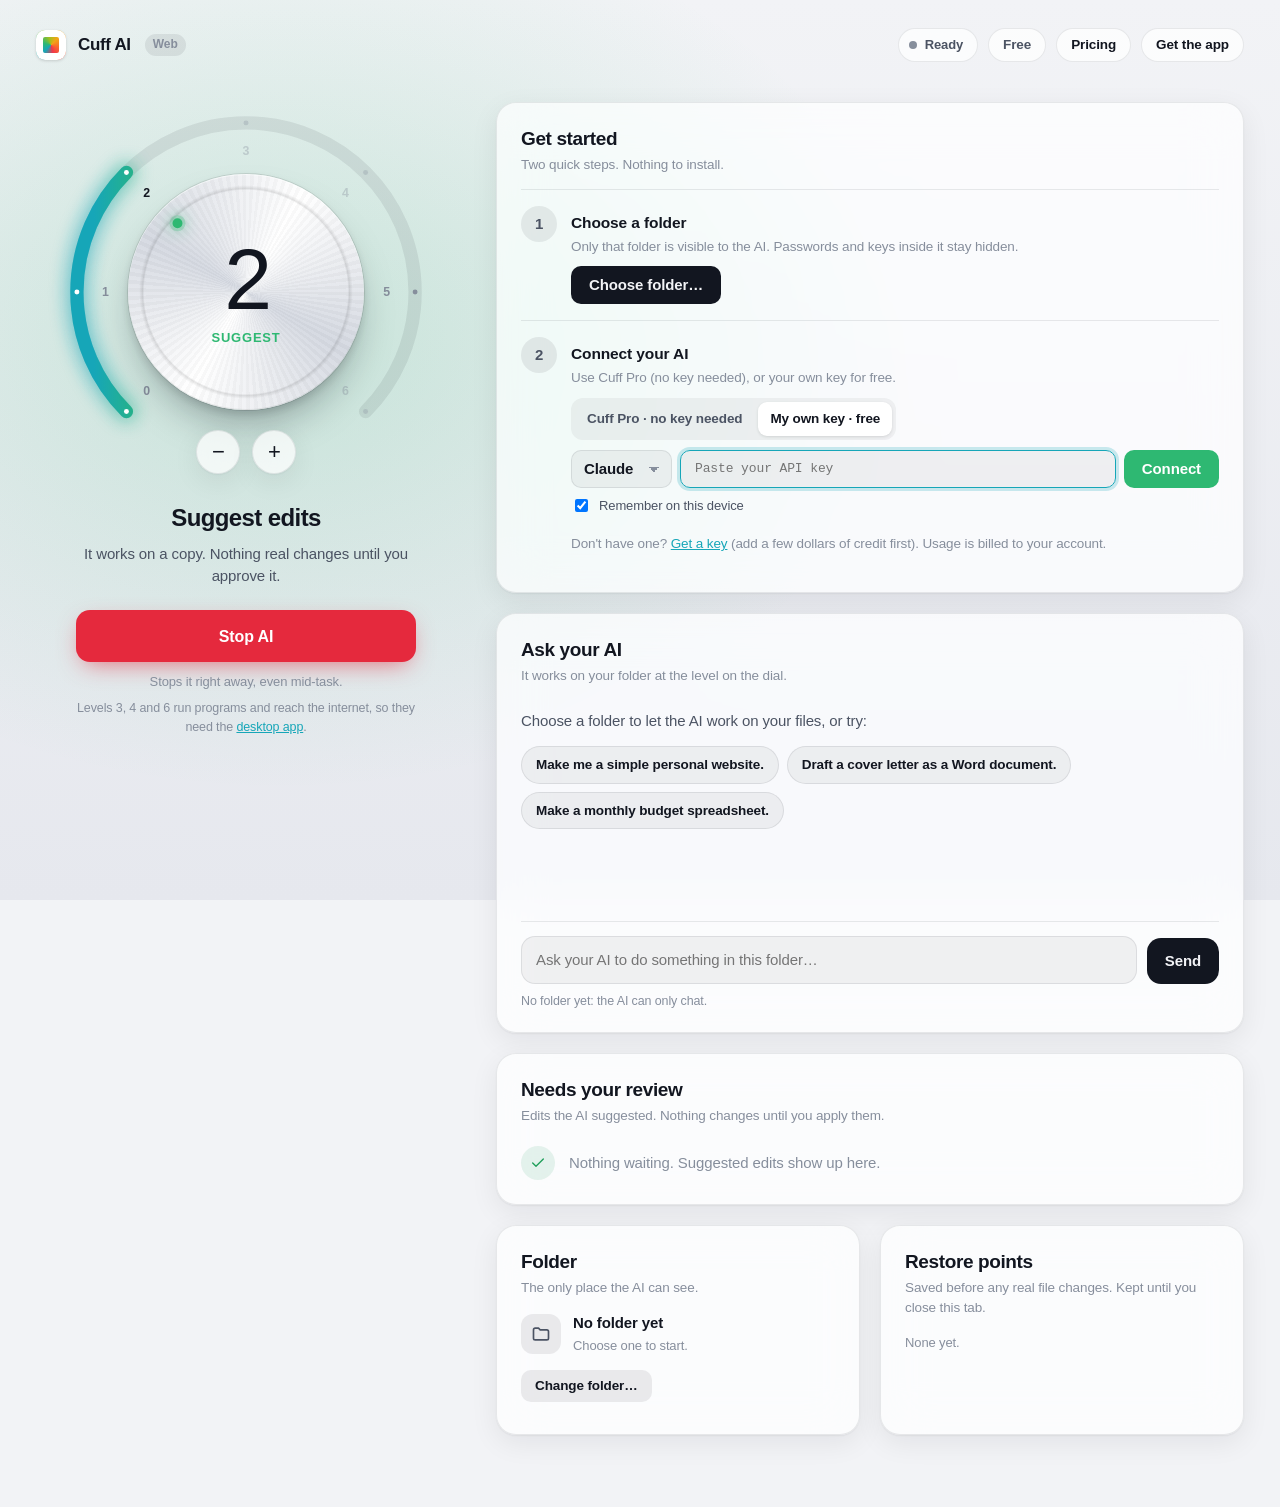
==== app/index.html @ f0b318ce "Publish website from cuff@d29ad5b" ====
<!doctype html>
<html lang="en">
<head>
<meta charset="utf-8">
<meta name="viewport" content="width=device-width, initial-scale=1, viewport-fit=cover">
<meta name="color-scheme" content="light dark">
<meta name="referrer" content="no-referrer">
<meta http-equiv="Content-Security-Policy" content="default-src 'none'; script-src 'self' 'unsafe-inline'; style-src 'unsafe-inline'; img-src 'self' data: blob:; connect-src https://api.anthropic.com https://api.openai.com https://unehdhdrbhkkvoripxat.supabase.co; worker-src 'self'">
<title>Cuff AI Web</title>
<link rel="icon" href="../icon-192.png">
<style>
:root{
  --bg:#F2F3F6; --bg2:#E6E8EE; --surface:rgba(255,255,255,.72); --surface-solid:#FFFFFF; --hair:rgba(20,24,33,.09);
  --ink:#121620; --ink2:#4B5363; --ink3:#868E9C; --fill:rgba(20,24,33,.05); --fill2:rgba(20,24,33,.08);
  --metal-hi:#FFFFFF; --metal-lo:#D5D9E1; --metal-edge:rgba(0,0,0,.10);
  --l0:#8E97A8; --l1:#16A6B8; --l2:#2EB872; --l3:#9FBF1F; --l4:#F2A516; --l5:#FA6A2A; --l6:#F2364A;
  --accent:var(--l0); --red:#E5293D; --green:#1E9E5A; --redbg:rgba(229,41,61,.10); --greenbg:rgba(30,158,90,.11);
  --shadow:0 1px 2px rgba(16,20,30,.06),0 8px 28px rgba(16,20,30,.07);
  --radius:20px;
}
@media (prefers-color-scheme:dark){:root:not([data-theme="light"]){
  --bg:#0D0F13; --bg2:#14171D; --surface:rgba(30,33,41,.66); --surface-solid:#1C1F26; --hair:rgba(255,255,255,.08);
  --ink:#F3F5F8; --ink2:#AAB2C0; --ink3:#727B8A; --fill:rgba(255,255,255,.05); --fill2:rgba(255,255,255,.09);
  --metal-hi:#3A3F4A; --metal-lo:#1A1D23; --metal-edge:rgba(255,255,255,.07);
  --l0:#6E7789; --red:#FF4D5E; --green:#3DD68C; --redbg:rgba(255,77,94,.14); --greenbg:rgba(61,214,140,.13);
  --shadow:0 1px 2px rgba(0,0,0,.4),0 10px 34px rgba(0,0,0,.35);
}}
:root[data-theme="dark"]{
  --bg:#0D0F13; --bg2:#14171D; --surface:rgba(30,33,41,.66); --surface-solid:#1C1F26; --hair:rgba(255,255,255,.08);
  --ink:#F3F5F8; --ink2:#AAB2C0; --ink3:#727B8A; --fill:rgba(255,255,255,.05); --fill2:rgba(255,255,255,.09);
  --metal-hi:#3A3F4A; --metal-lo:#1A1D23; --metal-edge:rgba(255,255,255,.07);
  --l0:#6E7789; --red:#FF4D5E; --green:#3DD68C; --redbg:rgba(255,77,94,.14); --greenbg:rgba(61,214,140,.13);
  --shadow:0 1px 2px rgba(0,0,0,.4),0 10px 34px rgba(0,0,0,.35);
}
*{box-sizing:border-box}
[hidden]{display:none!important}
html,body{margin:0;min-height:100%}
body{
  font-family:-apple-system,BlinkMacSystemFont,"SF Pro Text","Segoe UI Variable","Segoe UI",Roboto,"Helvetica Neue",Arial,sans-serif;
  font-size:15px;line-height:1.47;letter-spacing:-.008em;color:var(--ink);background:var(--bg);
  -webkit-font-smoothing:antialiased;font-variant-numeric:tabular-nums;
}
.ambient{position:fixed;inset:0;pointer-events:none;z-index:0;
  background:radial-gradient(900px 640px at 22% 38%,color-mix(in srgb,var(--accent) 20%,transparent),transparent 70%),
             linear-gradient(180deg,var(--bg),var(--bg2));transition:background 1s ease}
button,input{font:inherit;color:inherit;letter-spacing:inherit}
:focus-visible{outline:3px solid color-mix(in srgb,var(--accent) 70%,transparent);outline-offset:3px}

.shell{position:relative;z-index:1;display:grid;grid-template-columns:420px minmax(0,1fr);gap:40px;max-width:1280px;margin:0 auto;
  padding:max(28px,env(safe-area-inset-top)) 36px 72px}
.topbar{grid-column:1/-1;display:flex;align-items:center;justify-content:space-between;gap:16px}
.brand{display:flex;align-items:center;gap:12px;font-weight:650;font-size:17px;letter-spacing:-.02em}
.mark{width:30px;height:30px;border-radius:9px;background:conic-gradient(from 225deg,var(--l1),var(--l2),var(--l3),var(--l4),var(--l5),var(--l6),var(--l1));
  box-shadow:inset 0 0 0 7px var(--surface-solid),0 1px 3px rgba(0,0,0,.15)}
.state{display:flex;align-items:center;gap:8px;padding:6px 14px 6px 10px;border-radius:999px;background:var(--surface);
  border:1px solid var(--hair);backdrop-filter:saturate(180%) blur(20px);-webkit-backdrop-filter:saturate(180%) blur(20px);font-size:13px;font-weight:550;color:var(--ink2)}
.dot{width:8px;height:8px;border-radius:50%;background:var(--ink3)}
.state.busy .dot{background:var(--accent);box-shadow:0 0 0 4px color-mix(in srgb,var(--accent) 25%,transparent);animation:pulse 1.6s ease-in-out infinite}
@keyframes pulse{50%{box-shadow:0 0 0 7px color-mix(in srgb,var(--accent) 0%,transparent)}}

/* ---------- the dial ---------- */
.control{position:sticky;top:28px;align-self:start;display:flex;flex-direction:column;align-items:center}
.dialwrap{position:relative;width:min(380px,86vw);aspect-ratio:1;touch-action:none;user-select:none;-webkit-user-select:none;cursor:grab;border-radius:50%}
.dialwrap:active{cursor:grabbing}
.dialwrap svg{position:absolute;inset:0;width:100%;height:100%;overflow:visible}
.ring-track{fill:none;stroke:var(--fill2);stroke-width:14;stroke-linecap:round}
.ring-lit{fill:none;stroke:url(#litgrad);stroke-width:14;stroke-linecap:round;transition:stroke-dashoffset .6s cubic-bezier(.2,.9,.3,1)}
.ring-glow{fill:none;stroke:url(#litgrad);stroke-width:22;stroke-linecap:round;filter:url(#blur);opacity:.55;transition:stroke-dashoffset .6s cubic-bezier(.2,.9,.3,1)}
.detent{fill:var(--ink3);transition:fill .3s}
.detent.on{fill:#fff}
.lbl{fill:var(--ink3);font-size:13px;font-weight:600;text-anchor:middle;dominant-baseline:central;cursor:pointer;transition:fill .2s}
.lbl:hover{fill:var(--ink)}
.lbl.cur{fill:var(--ink)}

.knob{position:absolute;inset:19%;border-radius:50%;
  background:
    radial-gradient(circle at 50% 50%,transparent 61%,var(--metal-edge) 62%,transparent 64%),
    repeating-conic-gradient(from 0deg,rgba(255,255,255,.035) 0deg 2deg,rgba(0,0,0,.025) 2deg 4deg),
    conic-gradient(from 210deg,var(--metal-hi),var(--metal-lo) 90deg,var(--metal-hi) 180deg,var(--metal-lo) 270deg,var(--metal-hi));
  box-shadow:0 1px 0 rgba(255,255,255,.6) inset,0 -1px 0 rgba(0,0,0,.08) inset,0 22px 40px -12px rgba(10,14,22,.35),0 4px 10px rgba(10,14,22,.12),0 0 0 1px var(--metal-edge)}
.rotor{position:absolute;inset:0;pointer-events:none;border-radius:50%;transition:transform .55s cubic-bezier(.3,1.35,.45,1)}
.rotor.dragging{transition:none}
.pip{position:absolute;left:50%;top:7%;width:10px;height:10px;margin-left:-5px;border-radius:50%;background:var(--accent);
  box-shadow:0 0 0 3px color-mix(in srgb,var(--accent) 25%,transparent),0 0 16px var(--accent);transition:background .4s,box-shadow .4s}
.center{position:absolute;inset:0;display:flex;flex-direction:column;align-items:center;justify-content:center;pointer-events:none}
.bignum{font-size:86px;line-height:1;font-weight:250;letter-spacing:-.05em;font-family:-apple-system,BlinkMacSystemFont,"SF Pro Display","Segoe UI Variable Display",Roboto,sans-serif}
.bigname{margin-top:6px;font-size:13px;font-weight:650;letter-spacing:.06em;color:var(--accent);transition:color .4s}

.readout{text-align:center;margin-top:18px;max-width:340px}
.title{font-size:24px;font-weight:650;letter-spacing:-.025em;margin:0}
.desc{color:var(--ink2);margin:8px 0 0;min-height:3em}
.stepper{position:absolute;left:50%;bottom:2%;transform:translateX(-50%);display:flex;gap:12px}
.round{width:44px;height:44px;border-radius:50%;border:1px solid var(--hair);background:var(--surface);cursor:pointer;font-size:22px;line-height:1;
  backdrop-filter:blur(20px);-webkit-backdrop-filter:blur(20px);box-shadow:var(--shadow);display:grid;place-items:center}
.round:disabled{opacity:.35;cursor:default}
.stop{margin-top:22px;width:100%;max-width:340px;height:52px;border:0;border-radius:14px;background:var(--red);color:#fff;font-weight:650;font-size:16px;
  cursor:pointer;box-shadow:0 8px 24px -8px color-mix(in srgb,var(--red) 70%,transparent);transition:transform .15s,filter .15s}
.stop:hover{filter:brightness(1.06)} .stop:active{transform:scale(.98)}
.hint{color:var(--ink3);font-size:13px;margin:10px 0 0;text-align:center}
.warn{margin-top:16px;max-width:340px;padding:12px 14px;border-radius:12px;background:color-mix(in srgb,var(--l4) 14%,transparent);font-size:13px;color:var(--ink)}

/* ---------- cards ---------- */
main{min-width:0;display:flex;flex-direction:column;gap:20px}
.card{background:var(--surface);border:1px solid var(--hair);border-radius:var(--radius);box-shadow:var(--shadow);padding:22px 24px;
  backdrop-filter:saturate(180%) blur(24px);-webkit-backdrop-filter:saturate(180%) blur(24px)}
.card h2{font-size:19px;font-weight:650;letter-spacing:-.02em;margin:0}
.card .sub{color:var(--ink3);font-size:13.5px;margin:2px 0 14px}
.head{display:flex;justify-content:space-between;align-items:flex-start;gap:12px}
.count{min-width:24px;height:24px;padding:0 8px;border-radius:999px;background:var(--accent);color:#fff;font-size:13px;font-weight:650;display:grid;place-items:center}

.empty{display:flex;align-items:center;gap:14px;color:var(--ink3);padding:6px 0 2px}
.empty .ok{width:34px;height:34px;flex:none;border-radius:50%;background:var(--greenbg);display:grid;place-items:center;color:var(--green)}

.item{padding:16px 0;border-top:1px solid var(--hair)}
.item:first-child{border-top:0;padding-top:4px}
.item-title{font-weight:600}
.files{list-style:none;padding:0;margin:10px 0 12px;display:flex;flex-direction:column;gap:6px}
.files li{display:flex;gap:10px;align-items:center}
.tag{font-size:12px;font-weight:600;padding:2px 9px;border-radius:999px;background:var(--fill2);color:var(--ink2);flex:none}
.tag.added{background:var(--greenbg);color:var(--green)} .tag.deleted{background:var(--redbg);color:var(--red)}
.tag.modified{background:color-mix(in srgb,var(--l1) 14%,transparent);color:var(--l1)}
.path{overflow-wrap:anywhere;font-family:ui-monospace,"SF Mono",SFMono-Regular,Menlo,Consolas,monospace;font-size:13px}
.actions{display:flex;gap:10px;flex-wrap:wrap;margin-top:4px}
.btn{height:38px;padding:0 18px;border-radius:10px;border:0;background:var(--fill2);font-weight:600;cursor:pointer;transition:background .15s,transform .1s}
.btn:hover{background:color-mix(in srgb,var(--ink) 12%,transparent)} .btn:active{transform:scale(.97)}
.btn.primary{background:var(--ink);color:var(--bg)}
.btn.primary:hover{background:color-mix(in srgb,var(--ink) 86%,var(--bg))}
.btn.danger{background:var(--red);color:#fff}
.btn.sm{height:32px;padding:0 14px;font-size:13.5px}
details{margin:2px 0 14px}
summary{cursor:pointer;color:var(--l1);font-size:14px;font-weight:550;list-style:none;display:inline-flex;align-items:center;gap:6px}
summary::-webkit-details-marker{display:none}
summary::before{content:"";width:7px;height:7px;border-right:2px solid currentColor;border-bottom:2px solid currentColor;transform:rotate(-45deg);transition:transform .2s;margin-right:2px}
details[open] summary::before{transform:rotate(45deg)}
pre.diff{margin:10px 0 0;padding:10px 0;background:var(--surface-solid);border:1px solid var(--hair);border-radius:12px;overflow:auto;max-height:380px;
  font:12.5px/1.6 ui-monospace,"SF Mono",SFMono-Regular,Menlo,Consolas,monospace}
pre.diff span{display:block;padding:0 14px;white-space:pre}
pre.diff .a{background:var(--greenbg);color:var(--green)} pre.diff .d{background:var(--redbg);color:var(--red)} pre.diff .h{color:var(--ink3)}

/* activity */
.feed{list-style:none;margin:0 -24px;padding:0;max-height:440px;overflow:auto}
.feed li{display:grid;grid-template-columns:32px 1fr auto;gap:12px;padding:10px 24px;align-items:center;border-top:1px solid var(--hair)}
.feed li:first-child{border-top:0}
.ic{width:32px;height:32px;border-radius:9px;display:grid;place-items:center;background:var(--fill2);color:var(--ink2)}
.ic svg{width:16px;height:16px}
.ic.denied,.ic.error{background:var(--redbg);color:var(--red)}
.ic.user{background:color-mix(in srgb,var(--l1) 14%,transparent);color:var(--l1)}
.what{min-width:0}
.what .line{white-space:nowrap;overflow:hidden;text-overflow:ellipsis}
.what .line b{font-weight:600}
.what .meta{font-size:12.5px;color:var(--ink3);white-space:nowrap;overflow:hidden;text-overflow:ellipsis}
.what .meta.why{color:var(--red);white-space:normal}
.res{font-size:12px;font-weight:600;padding:3px 10px;border-radius:999px;background:var(--fill2);color:var(--ink2);white-space:nowrap}
.res.ok{background:var(--greenbg);color:var(--green)}
.res.denied,.res.error{background:var(--redbg);color:var(--red)}
.res.staged,.res.pending{background:color-mix(in srgb,var(--l4) 18%,transparent);color:color-mix(in srgb,var(--l4) 70%,var(--ink))}
.feed li.fresh{animation:fresh 1.8s ease-out}
@keyframes fresh{from{background:color-mix(in srgb,var(--accent) 16%,transparent)}to{background:transparent}}

.pair{display:grid;grid-template-columns:minmax(0,1fr) minmax(0,1fr);gap:20px}
.pair>*{min-width:0}
.rows{list-style:none;margin:0;padding:0}
.rows li{display:flex;gap:12px;justify-content:space-between;align-items:center;padding:11px 0;border-top:1px solid var(--hair)}
.rows li:first-child{border-top:0;padding-top:2px}
.rows .meta{color:var(--ink3);font-size:13px}
.x{border:0;background:none;color:var(--ink3);cursor:pointer;width:28px;height:28px;border-radius:50%;display:grid;place-items:center;flex:none}
.x:hover{background:var(--redbg);color:var(--red)}
.field{display:flex;gap:8px;margin-top:12px}
.field input{flex:1;min-width:0;height:38px;padding:0 14px;border:1px solid var(--hair);border-radius:10px;background:var(--fill)}
.field input:focus{outline:none;border-color:var(--l1);box-shadow:0 0 0 3px color-mix(in srgb,var(--l1) 22%,transparent)}
h3{font-size:14px;font-weight:600;color:var(--ink2);margin:18px 0 6px}
h3:first-of-type{margin-top:0}

.toast{position:fixed;left:50%;bottom:max(24px,env(safe-area-inset-bottom));transform:translate(-50%,16px) scale(.98);opacity:0;z-index:10;
  background:color-mix(in srgb,var(--surface-solid) 85%,transparent);border:1px solid var(--hair);backdrop-filter:blur(24px);-webkit-backdrop-filter:blur(24px);
  padding:12px 20px;border-radius:14px;font-weight:550;box-shadow:var(--shadow);transition:all .3s cubic-bezier(.2,.9,.3,1.2);pointer-events:none;max-width:calc(100vw - 32px)}
.toast.show{opacity:1;transform:translate(-50%,0) scale(1)}
.toast.err{color:var(--red)}

dialog{border:1px solid var(--hair);border-radius:24px;padding:28px;width:min(420px,calc(100vw - 32px));background:var(--surface-solid);color:var(--ink);box-shadow:0 30px 80px rgba(0,0,0,.35)}
dialog::backdrop{background:rgba(8,10,14,.45);backdrop-filter:blur(6px);-webkit-backdrop-filter:blur(6px)}
dialog[open]{animation:pop .3s cubic-bezier(.2,.9,.3,1.2)}
@keyframes pop{from{opacity:0;transform:scale(.94)}}
dialog .warnicon{width:48px;height:48px;border-radius:14px;background:var(--redbg);color:var(--red);display:grid;place-items:center;margin-bottom:14px}
dialog h2{margin:0 0 8px;font-size:21px;letter-spacing:-.02em}
dialog p{color:var(--ink2);margin:0}
dialog .sub{color:var(--ink3);font-size:13.5px}
dialog .actions{margin-top:22px;justify-content:flex-end}

@media (prefers-reduced-motion:reduce){*,*::before,*::after{animation:none!important;transition:none!important}}
@media (max-width:980px){
  .shell{grid-template-columns:1fr;gap:28px;padding:20px 16px 64px}
  .control{position:static}
  .pair{grid-template-columns:1fr}
  .card{padding:18px}
  .feed{margin:0 -18px} .feed li{padding:10px 18px}
}

/* ---------- your AI card ---------- */
.planchip{display:inline-flex;align-items:center;gap:6px;height:32px;padding:0 12px;border-radius:999px;border:1px solid var(--hair);background:var(--surface);
  color:var(--ink2);font-weight:600;font-size:13px;cursor:pointer}
.planchip:hover{color:var(--ink)}
.planchip.pro{color:#fff;border-color:transparent;background:linear-gradient(135deg,var(--l1),var(--l2))}
.acctrow{display:flex;justify-content:space-between;gap:12px;align-items:center;padding:12px 0;border-bottom:1px solid var(--hair)}
.acctlist{margin:14px 0 0;padding-left:18px;color:var(--ink2);font-size:14.5px;display:grid;gap:4px}
.linkbtn{border:0;background:none;color:var(--l1);font-weight:600;font-size:14px;cursor:pointer;padding:6px 8px;border-radius:8px}
.linkbtn:hover{background:var(--fill)}
.airow{display:flex;gap:10px;align-items:center;flex-wrap:wrap}
.airow .lbl2{color:var(--ink3);font-size:14px}
.sel2{height:38px;padding:0 34px 0 12px;border:1px solid var(--hair);border-radius:10px;background:var(--fill);font-weight:550;max-width:100%;
  appearance:none;-webkit-appearance:none;background-image:linear-gradient(45deg,transparent 50%,var(--ink3) 50%),linear-gradient(135deg,var(--ink3) 50%,transparent 50%);
  background-position:calc(100% - 17px) 16px,calc(100% - 12px) 16px;background-size:5px 5px;background-repeat:no-repeat}
.sel2#aifolder{min-width:0;flex:1 1 180px;text-overflow:ellipsis}
.aimeta{color:var(--ink3);font-size:13.5px;margin:10px 0 0}
.warn .btn{margin-top:10px}

/* ---------- walkthrough ---------- */
.ob{position:fixed;inset:0;z-index:20;display:grid;grid-template-columns:minmax(0,1fr);place-items:center;padding:24px;overflow:auto;
  background:color-mix(in srgb,var(--bg) 72%,transparent);backdrop-filter:blur(22px) saturate(140%);-webkit-backdrop-filter:blur(22px) saturate(140%)}
.obcard{width:min(640px,100%);background:var(--surface-solid);border:1px solid var(--hair);border-radius:28px;
  box-shadow:0 40px 120px -20px rgba(0,0,0,.45);padding:32px 40px 28px;animation:pop .35s cubic-bezier(.2,.9,.3,1.1)}
.obtop{display:flex;justify-content:space-between;align-items:center;margin-bottom:26px;min-height:32px}
.dots{display:flex;gap:6px}
.dots i{width:26px;height:5px;border-radius:3px;background:var(--fill2);transition:background .3s}
.dots i.on{background:var(--l2)}
.obcard h1{font-size:30px;line-height:1.15;letter-spacing:-.03em;margin:0 0 10px;font-weight:700}
.lead{color:var(--ink2);font-size:16.5px;line-height:1.5;margin:0 0 24px;max-width:48ch}
.hero{display:flex;justify-content:center;margin:4px 0 22px}
.hero > svg{width:132px;height:132px}
.heroicon{width:72px;height:72px;border-radius:22px;display:grid;place-items:center}
.heroicon svg{width:34px;height:34px}
.chosen svg,.tip svg{width:20px;height:20px;flex:none}
.tip svg{margin-top:1px}
.choice .side .btn{display:inline-grid;place-items:center}
.promises{list-style:none;margin:0 0 4px;padding:0;display:grid;gap:12px}
.promises li{display:flex;gap:12px;align-items:center;font-size:15.5px}
.promises .pi{width:34px;height:34px;flex:none;border-radius:10px;display:grid;place-items:center;background:color-mix(in srgb,var(--l2) 14%,transparent);color:var(--l2)}
.promises svg,.choice .ci svg{width:18px;height:18px}
.choices{display:grid;gap:10px}
.choice{display:flex;gap:14px;align-items:center;text-align:left;width:100%;padding:15px 16px;border-radius:16px;border:1.5px solid var(--hair);
  background:var(--fill);cursor:pointer;color:inherit;font:inherit;transition:border-color .15s,background .15s}
.choice:hover{border-color:color-mix(in srgb,var(--ink) 25%,transparent)}
.choice.sel{border-color:var(--l2);background:color-mix(in srgb,var(--l2) 9%,transparent)}
.choice .ci{width:42px;height:42px;flex:none;border-radius:12px;display:grid;place-items:center;background:var(--fill2);color:var(--ink2);font-weight:700}
.choice.sel .ci{background:var(--l2);color:#fff}
.choice .ct{flex:1;min-width:0}
.choice .ct b{display:block;font-weight:650;font-size:15.5px}
.choice .ct span{display:block;color:var(--ink2);font-size:14px;line-height:1.4;margin-top:2px}
.choice .side{flex:none;display:flex;align-items:center;gap:8px}
.badge{font-size:12px;font-weight:650;padding:3px 9px;border-radius:999px;background:var(--fill2);color:var(--ink2);white-space:nowrap}
.badge.good{background:var(--greenbg);color:var(--green)}
.badge.need{background:color-mix(in srgb,var(--l4) 18%,transparent);color:color-mix(in srgb,var(--l4) 70%,var(--ink))}
.badge.rec{background:color-mix(in srgb,var(--l1) 16%,transparent);color:var(--l1)}
.chosen{display:flex;gap:10px;align-items:center;margin-top:14px;padding:12px 14px;border-radius:12px;background:var(--greenbg);color:var(--green);font-weight:600;font-size:14.5px}
.chosen .path{color:var(--ink)}
.typepath{margin-top:12px}
.fullnote{margin-top:10px;padding:12px 14px;border-radius:12px;background:var(--redbg);color:var(--ink);font-size:14px;display:flex;gap:10px;align-items:flex-start}
.fullnote input{margin-top:3px;accent-color:var(--red)}
.helptext{color:var(--ink3);font-size:13.5px;margin:12px 0 0;line-height:1.45}
.summary{list-style:none;margin:0 0 18px;padding:0;border:1px solid var(--hair);border-radius:16px}
.summary li{display:flex;justify-content:space-between;gap:16px;padding:13px 16px;border-top:1px solid var(--hair)}
.summary li:first-child{border-top:0}
.summary .k{color:var(--ink3)} .summary .v{font-weight:600;text-align:right;overflow-wrap:anywhere}
.tip{display:flex;gap:12px;padding:14px 16px;border-radius:14px;background:var(--fill);color:var(--ink2);font-size:14.5px;line-height:1.45}
.obfoot{display:flex;justify-content:space-between;align-items:center;gap:12px;margin-top:28px;flex-wrap:wrap}
.obfoot .right{display:flex;gap:10px;margin-left:auto;flex-wrap:wrap}
.btn.lg{height:46px;padding:0 24px;font-size:16px;border-radius:12px}
.btn.go{background:var(--l2);color:#fff}
.btn.go:hover{background:color-mix(in srgb,var(--l2) 88%,#000)}
.btn:disabled{opacity:.45;cursor:default;transform:none}
.spin{width:16px;height:16px;border-radius:50%;border:2px solid currentColor;border-right-color:transparent;display:inline-block;animation:sp .8s linear infinite;vertical-align:-3px}
@keyframes sp{to{transform:rotate(360deg)}}
@media (max-width:640px){
  .ob{padding:12px}
  .obcard{padding:22px 18px 18px;border-radius:22px}
  .obcard h1{font-size:25px}
  .choice{flex-wrap:wrap}
  .choice .side{width:100%;padding-left:56px}
  .obfoot .right{margin-left:0;width:100%}
  .obfoot .right .btn{flex:1}
}

.pill{font-size:12px;font-weight:600;padding:4px 10px;border-radius:999px;background:var(--chip,rgba(127,127,127,.14));color:var(--muted,inherit)}
.pill.on{background:rgba(52,199,89,.16);color:#1f9d47}
.phonerow{display:flex;gap:20px;align-items:center;flex-wrap:wrap}
.qrbox{width:168px;height:168px;flex:none;background:#fff;border-radius:14px;padding:8px;box-shadow:0 1px 3px rgba(0,0,0,.12)}
.qrbox svg{width:100%;height:100%;display:block}
.phonesteps{margin:0;padding-left:18px;line-height:1.7;font-size:14px}
.phoneacts{display:flex;gap:8px;margin-top:12px;flex-wrap:wrap}

.botbar{display:flex;align-items:center;gap:12px;margin-top:10px;flex-wrap:wrap;font-size:13.5px;color:var(--ink3)}
.botchip{display:inline-flex;align-items:center;gap:6px;padding:3px 4px 3px 10px;border-radius:999px;background:var(--fill);color:var(--ink2);font-weight:550}
.botchip button{width:20px;height:20px;border-radius:50%;display:grid;place-items:center;color:var(--ink3);background:none;border:0;cursor:pointer}
.botchip button:hover{background:var(--fill2);color:var(--red)}
#botdlg{width:min(480px,calc(100vw - 32px))}
.bf{margin-top:16px}
.bf label{font-size:13px;font-weight:650;color:var(--ink2)}
.bf .opt{font-weight:500;color:var(--ink3)}
.bhint{font-size:12.5px!important;color:var(--ink3)!important;margin:6px 0 0!important}
.bhint code{font-size:12px;background:var(--fill2);padding:1px 5px;border-radius:5px}
.bhint.ok{color:var(--green)!important}
.bhint.bad{color:var(--red)!important}
.sel2.wide{width:100%;margin-top:6px}

.scanwatch{display:flex;align-items:center;gap:8px;font-size:14px;color:var(--ink2)}
.scanlist{list-style:none;padding:0;margin:14px 0 0;display:flex;flex-direction:column;gap:10px}
.scanitem{padding:14px 16px;border-radius:14px;background:var(--fill);min-width:0}
.scanhead{display:flex;gap:10px;align-items:center;flex-wrap:wrap}
.scanitem .aimeta{margin:6px 0 0;overflow-wrap:anywhere}
.scanitem details{margin-top:8px;font-size:14px;color:var(--ink2)} .scanitem summary{cursor:pointer;font-weight:600;color:var(--ink)}
.scanitem ol{margin:6px 0 0;padding-left:20px;display:flex;flex-direction:column;gap:4px}
.scanacts{display:flex;gap:8px;flex-wrap:wrap;margin-top:10px}
.scanmore{margin-top:14px} .scanmore>summary{cursor:pointer;font-weight:600;font-size:14px;color:var(--ink2)}
.tag.check{background:color-mix(in srgb,var(--l4) 18%,transparent);color:color-mix(in srgb,var(--l4) 70%,var(--ink))}
.guard{margin-top:16px;padding-top:14px;border-top:1px solid var(--hair)}
.guardrow{display:flex;align-items:center;justify-content:space-between;gap:12px;flex-wrap:wrap}
.guardrow+.guardrow{margin-top:10px}
.switch{position:relative;width:46px;height:28px;flex:none;cursor:pointer}
.switch input{position:absolute;opacity:0;width:100%;height:100%;margin:0;cursor:pointer}
.switch span{position:absolute;inset:0;border-radius:999px;background:var(--fill2);transition:background .2s}
.switch span::after{content:"";position:absolute;top:3px;left:3px;width:22px;height:22px;border-radius:50%;background:#fff;box-shadow:0 1px 3px rgba(0,0,0,.25);transition:transform .25s cubic-bezier(.3,1.4,.5,1)}
.switch input:checked+span{background:var(--green)}
.switch input:checked+span::after{transform:translateX(18px)}
.switch input:focus-visible+span{outline:3px solid color-mix(in srgb,var(--l1) 60%,transparent);outline-offset:2px}

/* ---------- web app additions ---------- */
textarea,select{font:inherit;color:inherit;letter-spacing:inherit}
.brand{white-space:nowrap}
.getapp{white-space:nowrap}
.getapp.plan{font-weight:700;color:var(--ink2)}
.getapp.testpay{color:#8A5A00;background:#FFF3D6;border-color:#F2C14E;cursor:help}
@media (prefers-color-scheme:dark){.getapp.testpay{color:#F7C66B;background:rgba(242,165,22,.14);border-color:rgba(242,165,22,.45)}}
.getapp.plan.pro{color:#fff;border-color:transparent;background:linear-gradient(135deg,var(--l1),var(--l2))}
@media (max-width:520px){ .topbar .state{display:none} .webtag{display:none} }
.webtag{font-size:12px;font-weight:650;color:var(--ink3);background:var(--fill2);padding:2px 8px;border-radius:999px;margin-left:2px;letter-spacing:0}
.topbar .right{display:flex;align-items:center;gap:10px;margin-left:auto}
.getapp{height:34px;padding:0 14px;border-radius:999px;border:1px solid var(--hair);background:var(--surface);font-weight:600;font-size:13.5px;text-decoration:none;display:inline-flex;align-items:center;color:var(--ink)}
.lbl.locked{opacity:.35;cursor:not-allowed}
.detent.locked{opacity:.3}
.lockhint{color:var(--ink3);font-size:12.5px;text-align:center;margin:8px 0 0;max-width:340px}

/* setup */
.setup .steprow{display:grid;grid-template-columns:36px minmax(0,1fr);gap:14px;padding:16px 0;border-top:1px solid var(--hair)}
.setup .steprow:first-of-type{border-top:0;padding-top:4px}
.num{width:36px;height:36px;border-radius:50%;display:grid;place-items:center;font-weight:700;background:var(--fill2);color:var(--ink2);
  transition:background .35s,color .35s,transform .35s cubic-bezier(.3,1.6,.5,1)}
.num svg{width:18px;height:18px}
.steprow.done .num{background:var(--green);color:#fff;transform:scale(1.06)}
.steprow h3{margin:6px 0 2px!important;font-size:15.5px;color:var(--ink)}
.steprow p{margin:0;color:var(--ink3);font-size:13.5px}
.steprow .doneline{color:var(--green);font-weight:600;font-size:14px;margin-top:2px;display:flex;align-items:center;gap:8px;animation:rise .4s cubic-bezier(.2,.9,.3,1.2)}
@keyframes rise{from{opacity:0;transform:translateY(6px)}}
.keyrow{display:flex;gap:8px;flex-wrap:wrap;margin-top:10px}
.keyrow .sel2{flex:0 0 auto}
.keyrow input{flex:1 1 220px;min-width:0;height:38px;padding:0 14px;border:1px solid var(--hair);border-radius:10px;background:var(--fill);font-family:ui-monospace,"SF Mono",Menlo,Consolas,monospace;font-size:13px}
.keyrow input:focus{outline:none;border-color:var(--l1);box-shadow:0 0 0 3px color-mix(in srgb,var(--l1) 22%,transparent)}
.keyrow input.bad{border-color:var(--red);animation:shake .35s}
@keyframes shake{25%{transform:translateX(-5px)}75%{transform:translateX(5px)}}
.keymsg{font-size:13px;margin:8px 0 0;min-height:1.2em}
.keymsg.bad{color:var(--red)}
.small{font-size:12.5px;color:var(--ink3);margin:8px 0 0}
.small a{color:var(--l1)}
.chk{display:inline-flex;gap:8px;align-items:center;font-size:13px;color:var(--ink2);margin-top:8px}
.setup.leaving{animation:leave .5s cubic-bezier(.4,0,.2,1) forwards}
@keyframes leave{to{opacity:0;transform:translateY(-10px) scale(.98)}}
.aibar{display:flex;align-items:center;gap:10px;flex-wrap:wrap;font-size:13.5px;color:var(--ink2)}
.aibar .okdot{width:8px;height:8px;border-radius:50%;background:var(--green);box-shadow:0 0 0 3px var(--greenbg)}
.aibar .sp{flex:1}
.aiwho{display:inline-flex;align-items:center;gap:10px;flex-wrap:wrap}
.meter{display:inline-block;width:90px;height:6px;border-radius:3px;background:var(--fill2);overflow:hidden}
.meter i{display:block;height:100%;border-radius:3px;transition:width .6s cubic-bezier(.2,.9,.3,1)}
.seg2{display:inline-flex;gap:4px;padding:4px;border-radius:12px;background:var(--fill);margin-top:10px;flex-wrap:wrap}
.seg2 button{border:0;background:none;border-radius:9px;padding:7px 12px;font-weight:600;font-size:13.5px;color:var(--ink2);cursor:pointer}
.seg2 button.on{background:var(--surface-solid);color:var(--ink);box-shadow:0 1px 3px rgba(0,0,0,.12)}
.keyrow input[type=email]{font-family:inherit;font-size:14px}
.procta{display:flex;align-items:center;gap:12px;flex-wrap:wrap;margin-top:12px}
.procta + .small{margin-top:14px}
/* sign-in window */
#signin{width:min(400px,calc(100vw - 32px));padding:30px 28px 24px}
#signin .x{position:absolute;top:14px;right:14px;width:32px;height:32px;border-radius:9px;border:0;background:none;color:var(--ink3);cursor:pointer;font-size:20px;line-height:1}
#signin .x:hover{background:var(--fill);color:var(--ink)}
#signin .lockmark{width:44px;height:44px;border-radius:13px;background:var(--greenbg);color:var(--green);display:grid;place-items:center;margin-bottom:16px}
#signin h2{font-size:22px}
#signin .lead{font-size:14.5px;line-height:1.5;margin:0 0 20px}
#signin .lead b{color:var(--ink);font-weight:600;overflow-wrap:anywhere}
#signin label.f{display:block;font-size:13px;font-weight:600;color:var(--ink2);margin:0 0 6px}
#signin input.big{width:100%;height:46px;padding:0 14px;border:1px solid var(--hair);border-radius:12px;background:var(--fill);color:var(--ink);font:inherit;font-size:15.5px}
#signin input.big:focus,.otp input:focus{outline:none;border-color:var(--l1);box-shadow:0 0 0 3px color-mix(in srgb,var(--l1) 22%,transparent)}
#signin .wide{width:100%;height:46px;font-size:15px;margin-top:14px}
.otp{display:grid;grid-template-columns:repeat(6,1fr);gap:8px}
.otp input{width:100%;min-width:0;height:54px;text-align:center;border:1px solid var(--hair);border-radius:12px;background:var(--fill);color:var(--ink);
  font:600 24px/1 ui-monospace,"SF Mono",Menlo,Consolas,monospace;caret-color:var(--l1)}
.otp input.filled{background:var(--surface-solid);border-color:color-mix(in srgb,var(--ink3) 50%,transparent)}
.otp.bad input,#signin input.big.bad{border-color:var(--red)}
.otp.bad{animation:shake .35s}
#signin .keymsg{min-height:1.3em;margin-top:10px}
#signin .alt{display:flex;justify-content:space-between;gap:10px;margin-top:14px;font-size:13.5px}
#signin .alt .linkbtn{font-size:13.5px;padding:4px 6px}
#signin .alt .linkbtn:disabled{color:var(--ink3);cursor:default;background:none}
#signin .fine{font-size:12.5px;color:var(--ink3);margin:16px 0 0;text-align:center}

/* chat */
.chatcard{display:flex;flex-direction:column;min-height:420px}
.chatlog{flex:1;overflow:auto;max-height:min(62vh,640px);margin:0 -24px;padding:4px 24px 8px}
.msg{margin:0 0 14px}
.msg.user .bubble{background:var(--ink);color:var(--bg);margin-left:auto;width:fit-content;max-width:85%;border-radius:18px 18px 5px 18px;padding:10px 14px;white-space:pre-wrap;animation:rise .3s}
.msg.ai .bubble{white-space:pre-wrap;overflow-wrap:anywhere;animation:rise .3s}
.msg.ai .bubble code{font-family:ui-monospace,"SF Mono",Menlo,Consolas,monospace;font-size:13px;background:var(--fill2);padding:1px 5px;border-radius:5px}
.msg.ai .bubble pre{font:12.5px/1.55 ui-monospace,"SF Mono",Menlo,Consolas,monospace;background:var(--fill);padding:12px;border-radius:12px;overflow:auto;white-space:pre}
.tstep{display:flex;align-items:center;gap:10px;font-size:13.5px;color:var(--ink2);margin:0 0 8px;animation:rise .25s}
.tstep .ic{width:26px;height:26px;border-radius:8px}
.tstep .ic svg{width:14px;height:14px}
.tstep code{font-family:ui-monospace,"SF Mono",Menlo,Consolas,monospace;font-size:12.5px;color:var(--ink)}
.tstep .why{color:var(--red)}
.thinking{display:flex;gap:10px;align-items:center;color:var(--ink3);font-size:14px;margin:4px 0 12px}
.dots3{display:inline-flex;gap:4px}
.dots3 i{width:6px;height:6px;border-radius:50%;background:var(--accent);animation:bob 1s ease-in-out infinite}
.dots3 i:nth-child(2){animation-delay:.15s}.dots3 i:nth-child(3){animation-delay:.3s}
@keyframes bob{50%{transform:translateY(-4px);opacity:.5}}
.errline{background:var(--redbg);color:var(--red);padding:10px 14px;border-radius:12px;font-size:14px;margin:0 0 12px}
.starters{display:flex;flex-wrap:wrap;gap:8px;margin:4px 0 14px}
.starter{border:1px solid var(--hair);background:var(--fill);border-radius:999px;padding:8px 14px;font-size:13.5px;font-weight:550;cursor:pointer;color:var(--ink);transition:background .15s,border-color .15s}
.starter:hover{border-color:var(--accent);background:color-mix(in srgb,var(--accent) 8%,transparent)}
.composer{display:flex;gap:10px;align-items:flex-end;margin-top:8px;padding-top:14px;border-top:1px solid var(--hair)}
.composer textarea{flex:1;resize:none;min-height:46px;max-height:200px;padding:12px 14px;border-radius:14px;border:1px solid var(--hair);background:var(--fill)}
.composer textarea:focus{outline:none;border-color:var(--l1);box-shadow:0 0 0 3px color-mix(in srgb,var(--l1) 22%,transparent)}
.composer .btn{height:46px;border-radius:14px}
.chathint{font-size:12.5px;color:var(--ink3);margin:8px 0 0}
.welcomechat{color:var(--ink2);margin:6px 0 14px}

/* folder + review */
.folderrow{display:flex;align-items:center;gap:12px}
.folderrow .fi{width:40px;height:40px;border-radius:12px;background:var(--fill2);display:grid;place-items:center;flex:none;color:var(--ink2)}
.folderrow .fi svg{width:20px;height:20px}
.folderrow b{display:block;overflow:hidden;text-overflow:ellipsis;white-space:nowrap}
.folderrow span{font-size:13px;color:var(--ink3)}
.folderrow .grow{flex:1;min-width:0}
.files li .see{margin-left:auto}
#diffdlg{width:min(880px,calc(100vw - 24px))}
#diffdlg h2{font-family:ui-monospace,"SF Mono",Menlo,Consolas,monospace;font-size:16px;word-break:break-all}
#diffdlg pre.diff{max-height:58vh}
@media (max-width:980px){ .chatlog{max-height:none;margin:0 -18px;padding:4px 18px 8px} .lockhint{max-width:none} }
</style>
</head>
<body>
<div class="ambient" aria-hidden="true"></div>
<div class="shell">
  <header class="topbar">
    <a class="brand" href="../" style="text-decoration:none;color:inherit"><span class="mark" aria-hidden="true"></span>Cuff AI<span class="webtag">Web</span></a>
    <div class="right">
      <div class="state" id="state"><span class="dot"></span><span id="statetext">Ready</span></div>
      <span class="getapp testpay" id="testchip" hidden title="Stripe is in test mode. No real payments are taken, and Pro bought here is only for testing.">Test payments</span>
      <button class="getapp" id="topsignin" hidden style="cursor:pointer;font-family:inherit">Sign in</button>
      <a class="getapp plan" id="planchip" href="../pricing.html?for=you" title="Plans and pricing">Free</a>
      <a class="getapp" href="../pricing.html?for=you">Pricing</a>
      <a class="getapp" href="../#download">Get the app</a>
    </div>
  </header>

  <aside class="control" aria-label="Access dial">
    <div class="dialwrap" id="dial" role="slider" tabindex="0" aria-label="Access level" aria-valuemin="0" aria-valuemax="6" aria-valuenow="2">
      <svg viewBox="0 0 400 400" id="ring" aria-hidden="true"></svg>
      <div class="knob"><div class="rotor" id="rotor"><span class="pip"></span></div></div>
      <div class="center"><div class="bignum" id="bignum">2</div><div class="bigname" id="bigname">SUGGEST</div></div>
      <div class="stepper">
        <button class="round" id="down" aria-label="Lower access">−</button>
        <button class="round" id="up" aria-label="Raise access">+</button>
      </div>
    </div>
    <div class="readout">
      <p class="title" id="title">Suggest edits</p>
      <p class="desc" id="desc"></p>
    </div>
    <button class="stop" id="stop">Stop AI</button>
    <p class="hint">Stops it right away, even mid-task.</p>
    <p class="lockhint">Levels 3, 4 and 6 run programs and reach the internet, so they need the <a href="../#download" style="color:var(--l1)">desktop app</a>.</p>
  </aside>

  <main>
    <section class="card setup" id="setup" aria-labelledby="h-setup">
      <div class="head"><div><h2 id="h-setup">Get started</h2><p class="sub">Two quick steps. Nothing to install.</p></div></div>
      <div class="steprow" id="s1">
        <div class="num" id="n1">1</div>
        <div><h3>Choose a folder</h3><p>Only that folder is visible to the AI. Passwords and keys inside it stay hidden.</p>
          <div id="s1body" style="margin-top:10px"><button class="btn primary" id="pick">Choose folder…</button></div></div>
      </div>
      <div class="steprow" id="s2">
        <div class="num" id="n2">2</div>
        <div><h3>Connect your AI</h3><p>Use Cuff Pro (no key needed), or your own key for free.</p>
          <div id="s2done" hidden></div>
          <div id="s2body">
            <div class="seg2" role="tablist"><button id="tabcuff" role="tab" class="on">Cuff Pro · no key needed</button><button id="tabkey" role="tab">My own key · free</button></div>
            <div id="paneCuff">
              <div id="cuffform">
                <div class="procta"><button class="btn go" id="opensignin">Sign in with email</button><span class="small" style="margin:0">No password. We email you a code.</span></div>
                <p class="small" id="plantext">Cuff Pro: $12/month, with $6 of AI each month on every Claude model. No key needed. Using your own key is free.</p>
              </div>
              <p class="small" id="cuffoff" hidden>Cuff Pro is coming very soon. For now, use your own key (free).</p>
            </div>
            <div id="paneKey" hidden>
              <div class="keyrow">
                <select class="sel2" id="prov" aria-label="AI service"><option value="anthropic">Claude</option><option value="openai">OpenAI</option></select>
                <input id="key" type="password" autocomplete="off" spellcheck="false" placeholder="Paste your API key" aria-label="API key">
                <button class="btn go" id="connect">Connect</button>
              </div>
              <label class="chk"><input type="checkbox" id="remember" checked> Remember on this device</label>
              <p class="keymsg" id="keymsg"></p>
              <p class="small">Don't have one? <a id="keylink" href="https://platform.claude.com/settings/keys" target="_blank" rel="noopener">Get a key</a> (add a few dollars of credit first). Usage is billed to your account.</p>
            </div>
          </div></div>
      </div>
    </section>

    <section class="card chatcard" aria-labelledby="h-chat">
      <div class="head"><div><h2 id="h-chat">Ask your AI</h2><p class="sub" id="chatsub">It works on your folder at the level on the dial.</p></div></div>
      <div class="aibar" id="aibar" hidden><span class="okdot"></span><span id="aiwho" class="aiwho"></span><span class="sp"></span>
        <select class="sel2" id="model" aria-label="Model"></select><button class="btn go sm" id="planbtn" hidden>Upgrade</button><button class="linkbtn" id="changekey">Change</button></div>
      <div class="chatlog" id="chatlog" aria-live="polite"></div>
      <form class="composer" id="form"><textarea id="input" rows="1" placeholder="Ask your AI to do something in this folder…" aria-label="Message"></textarea><button class="btn primary" id="send">Send</button></form>
      <p class="chathint" id="chathint"></p>
    </section>

    <section class="card" aria-labelledby="h-wait">
      <div class="head"><div><h2 id="h-wait">Needs your review</h2><p class="sub">Edits the AI suggested. Nothing changes until you apply them.</p></div><span class="count" id="qcount" hidden></span></div>
      <div id="queue"></div>
    </section>

    <div class="pair">
      <section class="card" aria-labelledby="h-folder">
        <h2 id="h-folder">Folder</h2>
        <p class="sub">The only place the AI can see.</p>
        <div class="folderrow"><div class="fi"><svg viewBox="0 0 24 24" fill="none" stroke="currentColor" stroke-width="2" stroke-linejoin="round"><path d="M3 7a2 2 0 0 1 2-2h4l2 2h8a2 2 0 0 1 2 2v8a2 2 0 0 1-2 2H5a2 2 0 0 1-2-2z"/></svg></div>
          <div class="grow"><b id="fname">No folder yet</b><span id="fmeta">Choose one to start.</span></div></div>
        <div class="actions" style="margin-top:14px"><button class="btn sm" id="pick2">Change folder…</button><button class="btn sm" id="download" hidden>Download files</button></div>
        <p class="aimeta" id="fnote"></p>
        <input type="file" id="upload" webkitdirectory multiple hidden>
      </section>
      <section class="card" aria-labelledby="h-snap">
        <h2 id="h-snap">Restore points</h2>
        <p class="sub">Saved before any real file changes. Kept until you close this tab.</p>
        <ul class="rows" id="snaps"></ul>
      </section>
    </div>
  </main>
</div>

<dialog id="diffdlg"><h2 id="difftitle"></h2><p id="diffmeta"></p><pre class="diff" id="diffbody"></pre>
  <div class="actions"><button class="btn" id="dno">Discard this file</button><span style="flex:1"></span><button class="btn" id="dclose">Close</button><button class="btn go" id="dyes">Apply this file</button></div></dialog>
<dialog id="confirm5">
  <div class="warnicon"><svg width="24" height="24" viewBox="0 0 24 24" fill="none" stroke="currentColor" stroke-width="2" stroke-linecap="round"><path d="M12 3 2 20h20L12 3z"/><path d="M12 10v4M12 17.5v.01"/></svg></div>
  <h2>Let it change your files?</h2>
  <p>The AI will edit your folder directly, without asking first. A restore point is saved before every change, so you can undo.</p>
  <div class="actions"><button class="btn" id="c5no">Cancel</button><button class="btn danger" id="c5yes">Allow changes</button></div>
</dialog>
<dialog id="signin" aria-labelledby="sititle">
  <button class="x" id="siclose" aria-label="Close">×</button>
  <div class="lockmark" aria-hidden="true"><svg width="22" height="22" viewBox="0 0 24 24" fill="none" stroke="currentColor" stroke-width="2.2" stroke-linecap="round"><rect x="4" y="10" width="16" height="11" rx="2.5"/><path d="M8 10V7a4 4 0 0 1 8 0v3"/></svg></div>
  <form id="siemail" novalidate>
    <h2 id="sititle">Sign in to Cuff</h2>
    <p class="lead">Enter your email and we'll send you a 6-digit code. There's no password to remember.</p>
    <label class="f" for="email">Email</label>
    <input class="big" id="email" type="email" autocomplete="email" inputmode="email" placeholder="you@company.com" required>
    <p class="keymsg" id="emailmsg" role="alert"></p>
    <button class="btn go wide" id="sendcode" type="submit">Email me a code</button>
  </form>
  <form id="sicode" novalidate hidden>
    <h2>Check your email</h2>
    <p class="lead">We sent a code to <b id="sentto"></b>. It works for 10 minutes.</p>
    <label class="f" id="codelabel">6-digit code</label>
    <div class="otp" id="otp" role="group" aria-labelledby="codelabel"></div>
    <p class="keymsg" id="codemsg" role="alert"></p>
    <button class="btn go wide" id="verify" type="submit">Sign in</button>
    <div class="alt"><button class="linkbtn" type="button" id="otheremail">Change email</button><button class="linkbtn" type="button" id="resend">Send a new code</button></div>
  </form>
  <p class="fine" id="sifine">Free to sign in. Pro is $12 a month and only starts if you choose it.</p>
</dialog>
<div class="toast" id="toast" role="status" aria-live="polite"></div>

<script>
"use strict";
const $ = id => document.getElementById(id);
const esc = s => String(s ?? "").replace(/[&<>"']/g, c => ({"&":"&amp;","<":"&lt;",">":"&gt;",'"':"&quot;","'":"&#39;"}[c]));
const store = { get(k) { try { return localStorage.getItem(k); } catch (e) { return null; } },
  set(k, v) { try { v == null ? localStorage.removeItem(k) : localStorage.setItem(k, v); } catch (e) {} } };
function toast(m, bad) { const t = $("toast"); t.textContent = m; t.className = "toast show" + (bad ? " err" : ""); clearTimeout(toast.h); toast.h = setTimeout(() => t.className = "toast", 3200); }
const I = p => `<svg viewBox="0 0 24 24" fill="none" stroke="currentColor" stroke-width="2" stroke-linecap="round" stroke-linejoin="round">${p}</svg>`;
const ICON = {
  list_files: I('<path d="M3 7a2 2 0 0 1 2-2h4l2 2h8a2 2 0 0 1 2 2v8a2 2 0 0 1-2 2H5a2 2 0 0 1-2-2z"/>'),
  read_file: I('<path d="M2 12s3.6-7 10-7 10 7 10 7-3.6 7-10 7S2 12 2 12z"/><circle cx="12" cy="12" r="3"/>'),
  search: I('<circle cx="11" cy="11" r="7"/><path d="m20 20-3.5-3.5"/>'),
  write_file: I('<path d="M12 20h9"/><path d="M16.5 3.5a2.1 2.1 0 0 1 3 3L7 19l-4 1 1-4z"/>'),
  edit_file: I('<path d="M12 20h9"/><path d="M16.5 3.5a2.1 2.1 0 0 1 3 3L7 19l-4 1 1-4z"/>'),
  delete_file: I('<path d="M3 6h18M8 6V4h8v2M6 6l1 14h10l1-14"/>'),
  check: I('<path d="M20 6 9 17l-5-5"/>'),
};

/* ---------- the dial: same as the desktop app; 3, 4 and 6 need the app ---------- */
const TITLES = ["Off", "Look only", "Suggest edits", "Suggest changes", "Suggest + websites", "Make changes", "Full trust"];
const SHORT = ["OFF", "LOOK", "SUGGEST", "SUGGEST", "SUGGEST + WEB", "CHANGES", "FULL TRUST"];
const PLAIN = [
  "The AI can't see your folder. It can only talk.",
  "It can read the folder you chose. It can't change anything.",
  "It works on a copy. Nothing real changes until you approve it.",
  "Runs commands on a copy. Needs the desktop app.",
  "Like Suggest changes, plus websites you allow. Needs the desktop app.",
  "It changes your files directly. A restore point is saved first, so you can undo.",
  "Your whole computer and the internet. Needs the desktop app.",
];
const ALLOWED = [0, 1, 2, 5];
let level = +(store.get("cuffweb.level") ?? 2); if (!ALLOWED.includes(level)) level = 2;

const C = 200, R = 178, START = -135, SPAN = 270, N = 7;
const ang = i => START + SPAN * i / (N - 1);
const pt = (a, r) => { const t = (a - 90) * Math.PI / 180; return [C + r * Math.cos(t), C + r * Math.sin(t)]; };
const ARC_LEN = 2 * Math.PI * R * SPAN / 360;
function arcD(a0, a1, r) { const [x0, y0] = pt(a0, r), [x1, y1] = pt(a1, r); return `M${x0} ${y0} A${r} ${r} 0 ${a1 - a0 > 180 ? 1 : 0} 1 ${x1} ${y1}`; }
function buildDial() {
  const stops = [1,2,3,4,5,6].map((l, i) => `<stop offset="${i / 5}" style="stop-color:var(--l${l})"/>`).join("");
  let s = `<defs><linearGradient id="litgrad" gradientUnits="userSpaceOnUse" x1="40" y1="330" x2="360" y2="330">${stops}</linearGradient>
    <filter id="blur" x="-30%" y="-30%" width="160%" height="160%"><feGaussianBlur stdDeviation="9"/></filter></defs>`;
  const d = arcD(START, START + SPAN, R);
  s += `<path class="ring-track" d="${d}"/><path class="ring-glow" id="glow" d="${d}" stroke-dasharray="${ARC_LEN}" stroke-dashoffset="${ARC_LEN}"/>`;
  s += `<path class="ring-lit" id="lit" d="${d}" stroke-dasharray="${ARC_LEN}" stroke-dashoffset="${ARC_LEN}"/>`;
  for (let i = 0; i < N; i++) {
    const lk = ALLOWED.includes(i) ? "" : " locked";
    const [x, y] = pt(ang(i), R); s += `<circle class="detent${lk}" data-i="${i}" cx="${x}" cy="${y}" r="2.6"/>`;
    const [lx, ly] = pt(ang(i), R - 30); s += `<text class="lbl${lk}" data-i="${i}" x="${lx}" y="${ly}">${i}</text>`;
  }
  $("ring").innerHTML = s;
}
function drawDial() {
  $("rotor").style.transform = `rotate(${ang(level)}deg)`;
  const off = ARC_LEN * (1 - level / (N - 1));
  $("lit").style.strokeDashoffset = off; $("glow").style.strokeDashoffset = off;
  document.querySelectorAll(".detent").forEach(t => t.classList.toggle("on", +t.dataset.i <= level && level > 0));
  document.querySelectorAll(".lbl").forEach(t => t.classList.toggle("cur", +t.dataset.i === level));
  document.documentElement.style.setProperty("--accent", `var(--l${level})`);
  $("bignum").textContent = level; $("bigname").textContent = SHORT[level]; $("title").textContent = TITLES[level]; $("desc").textContent = PLAIN[level];
  $("down").disabled = level === 0; $("up").disabled = level === 5;
  const d = $("dial"); d.setAttribute("aria-valuenow", level); d.setAttribute("aria-valuetext", `${level}, ${TITLES[level]}`);
  chatHint();
}
function nearestAllowed(n, dir) {
  if (ALLOWED.includes(n)) return n;
  if (dir > 0) return ALLOWED.find(a => a > n) ?? 5;
  if (dir < 0) return [...ALLOWED].reverse().find(a => a < n) ?? 0;
  return ALLOWED.reduce((b, a) => Math.abs(a - n) < Math.abs(b - n) ? a : b);
}
function requestLevel(n, dir = 0) {
  n = Math.max(0, Math.min(6, n));
  if (!ALLOWED.includes(n)) {
    if (!dir) { toast(`Level ${n} needs the desktop app. It runs programs and reaches the internet.`); drawDial(); return; }
    n = nearestAllowed(n, dir);
  }
  if (n === level) return drawDial();
  if (n === 5) { drawDial(); $("confirm5").showModal(); return; }
  setLevel(n);
}
function setLevel(n) {
  const lower = n < level;
  level = n; store.set("cuffweb.level", String(n)); drawDial();
  if (lower && BUSY) stopRun();
  toast(`Access set to ${TITLES[n]}.`);
}
$("c5yes").onclick = () => { $("confirm5").close(); setLevel(5); };
$("c5no").onclick = () => $("confirm5").close();
$("up").onclick = () => requestLevel(level + 1, 1);
$("down").onclick = () => requestLevel(level - 1, -1);
(function dialInput() {
  const d = $("dial"), rotor = $("rotor"); let drag = false, moved = false, live = level;
  const angleAt = e => { const r = d.getBoundingClientRect(); const x = e.clientX - r.left - r.width / 2, y = e.clientY - r.top - r.height / 2;
    return Math.max(START, Math.min(START + SPAN, Math.atan2(x, -y) * 180 / Math.PI)); };
  const levelOf = a => Math.round((a - START) / SPAN * (N - 1));
  d.addEventListener("pointerdown", e => { if (e.target.classList.contains("lbl") || e.target.closest(".round")) return; drag = true; moved = false; d.setPointerCapture(e.pointerId); });
  d.addEventListener("pointermove", e => {
    if (!drag) return; moved = true; rotor.classList.add("dragging");
    const a = angleAt(e); rotor.style.transform = `rotate(${a}deg)`;
    const n = levelOf(a); if (n !== live) { live = n; if (navigator.vibrate) navigator.vibrate(4); }
  });
  const end = e => { if (!drag) return; drag = false; rotor.classList.remove("dragging"); if (moved) { const n = levelOf(angleAt(e)); requestLevel(nearestAllowed(n, 0)); } };
  d.addEventListener("pointerup", end); d.addEventListener("pointercancel", () => { drag = false; rotor.classList.remove("dragging"); drawDial(); });
  d.addEventListener("click", e => { if (e.target.classList.contains("lbl")) requestLevel(+e.target.dataset.i); });
  d.addEventListener("keydown", e => {
    if (e.target !== d) return;
    const k = {ArrowRight: 1, ArrowUp: 1, ArrowLeft: -1, ArrowDown: -1}[e.key];
    if (k) { e.preventDefault(); requestLevel(level + k, k); }
    if (e.key === "Home") { e.preventDefault(); requestLevel(0); }
  });
})();
$("stop").onclick = () => { if (BUSY) stopRun(); else { toast("Nothing is running."); } };

/* ---------- folders: a real one (Chrome, Edge) or an uploaded copy (any browser) ---------- */
const SKIP_DIRS = new Set([".git", "node_modules", ".venv", "venv", "__pycache__", "target", "dist", "build", ".next", ".cache", ".pytest_cache"]);
const SECRET = [/^\.env(\..*)?$/i, /^id_(rsa|ed25519|ecdsa|dsa)(\.pub)?$/i, /\.(pem|p12|pfx|key|keystore|jks)$/i, /^\.git-credentials$/, /^\.netrc$/, /^\.npmrc$/, /^\.pypirc$/, /^credentials(\.json)?$/i];
const SECRET_DIRS = new Set([".ssh", ".aws", ".gnupg", ".azure", ".kube", ".docker"]);
const MAX_READ = 400_000, MAX_FILES = 4000;
function hiddenPath(p) {
  const parts = p.split("/");
  if (parts.some(x => SKIP_DIRS.has(x) || SECRET_DIRS.has(x) || x === ".DS_Store")) return true;
  return SECRET.some(r => r.test(parts[parts.length - 1]));
}
function cleanPath(p) {
  p = String(p ?? "").replace(/\\/g, "/").replace(/^\.\/+/, "").replace(/\/+$/, "").trim();
  if (p === ".") p = "";
  const parts = p.split("/").filter(Boolean);
  if (parts.some(x => x === ".." || x === ".") || p.startsWith("/") || /^[a-z]:/i.test(p)) throw new Error("paths must stay inside the folder");
  return parts.join("/");
}
class HandleFS {
  constructor(dir) { this.dir = dir; this.name = dir.name; this.kind = "real"; }
  async _dir(parts, create) { let d = this.dir; for (const p of parts) d = await d.getDirectoryHandle(p, {create}); return d; }
  async list() {
    const out = [];
    const walk = async (d, pre) => {
      for await (const [n, h] of d.entries()) {
        const p = pre ? pre + "/" + n : n;
        if (hiddenPath(p)) continue;
        if (h.kind === "directory") await walk(h, p); else out.push(p);
        if (out.length >= MAX_FILES) return;
      }
    };
    await walk(this.dir, ""); return out.sort();
  }
  async read(p) { const parts = p.split("/"), f = await (await this._dir(parts.slice(0, -1), false)).getFileHandle(parts.at(-1)); return await f.getFile(); }
  async write(p, text) {
    const parts = p.split("/"), d = await this._dir(parts.slice(0, -1), true);
    const w = await (await d.getFileHandle(parts.at(-1), {create: true})).createWritable(); await w.write(text); await w.close();
  }
  async remove(p) { const parts = p.split("/"); await (await this._dir(parts.slice(0, -1), false)).removeEntry(parts.at(-1)); }
  async exists(p) { try { await this.read(p); return true; } catch (e) { return false; } }
}
class MemFS {
  constructor(name, files) { this.name = name; this.files = files; this.kind = "copy"; }
  async list() { return [...this.files.keys()].filter(p => !hiddenPath(p)).sort(); }
  async read(p) { const f = this.files.get(p); if (!f) throw new Error("not found"); return f; }
  async write(p, data) { this.files.set(p, data instanceof Blob ? data : new Blob([data], {type: "text/plain"})); }
  async remove(p) { this.files.delete(p); }
  async exists(p) { return this.files.has(p); }
}
let FS = null, FILES = [];
/* ---------- reading files, including Word, Excel, PowerPoint and PDF ---------- */
const OFFICE = /\.(docx|xlsx|pptx|pdf)$/i;
const TEXT_CACHE = new Map();
async function readText(p) {
  const f = await FS.read(p);
  if (OFFICE.test(p)) {
    if (f.size > 25_000_000) throw new Error(`${p} is too big to read (${Math.round(f.size / 1e6)} MB)`);
    if (TEXT_CACHE.has(p)) return TEXT_CACHE.get(p);
    let t;
    try { t = await officeText(p, f); } catch (e) { throw new Error(`couldn't read ${p}: ${e.message || e}`); }
    TEXT_CACHE.set(p, t); return t;
  }
  if (f.size > MAX_READ) throw new Error(`${p} is too big to read (${Math.round(f.size / 1024)} KB)`);
  const buf = new Uint8Array(await f.arrayBuffer());
  if (buf.subarray(0, 8000).includes(0)) throw new Error(`${p} is not a text file`);
  return new TextDecoder().decode(buf);
}
async function readCopy(p) { try { const f = await FS.read(p); return new Blob([await f.arrayBuffer()], {type: f.type}); } catch (e) { return null; } }
async function writeFile(p, data) { TEXT_CACHE.delete(p); if (data === null) await FS.remove(p); else await FS.write(p, data); }

async function unzip(blob) {
  const b = new Uint8Array(await blob.arrayBuffer()), dv = new DataView(b.buffer, b.byteOffset, b.byteLength), dec = new TextDecoder();
  let e = b.length - 22; while (e >= 0 && dv.getUint32(e, true) !== 0x06054b50) e--;
  if (e < 0) throw new Error("it isn't a valid Office file");
  const count = dv.getUint16(e + 10, true), entries = new Map(); let off = dv.getUint32(e + 16, true);
  for (let i = 0; i < count && dv.getUint32(off, true) === 0x02014b50; i++) {
    const nlen = dv.getUint16(off + 28, true);
    entries.set(dec.decode(b.subarray(off + 46, off + 46 + nlen)),
      {method: dv.getUint16(off + 10, true), csize: dv.getUint32(off + 20, true), loc: dv.getUint32(off + 42, true)});
    off += 46 + nlen + dv.getUint16(off + 30, true) + dv.getUint16(off + 32, true);
  }
  return {
    names: () => [...entries.keys()],
    async bytes(n) {
      const z = entries.get(n); if (!z) return null;
      const start = z.loc + 30 + dv.getUint16(z.loc + 26, true) + dv.getUint16(z.loc + 28, true), data = b.subarray(start, start + z.csize);
      if (z.method === 0) return data.slice();
      if (z.method !== 8) throw new Error("it uses an unusual compression");
      return new Uint8Array(await new Response(new Blob([data]).stream().pipeThrough(new DecompressionStream("deflate-raw"))).arrayBuffer());
    },
    async text(n) { const x = await this.bytes(n); return x ? dec.decode(x) : null; },
  };
}
const parseXml = s => new DOMParser().parseFromString(s, "application/xml");
const W = "http://schemas.openxmlformats.org/wordprocessingml/2006/main";
const XMLESC = s => String(s).replace(/[\u0000-\u0008\u000B\u000C\u000E-\u001F]/g, "").replace(/[<>&"]/g, c => ({"<": "&lt;", ">": "&gt;", "&": "&amp;", '"': "&quot;"}[c]));
const XMLHEAD = '<?xml version="1.0" encoding="UTF-8" standalone="yes"?>\n';

async function officeText(p, f) {
  const ext = p.split(".").pop().toLowerCase();
  if (ext === "pdf") return pdfText(f);
  const z = await unzip(f);
  if (ext === "docx") return docxText(parseXml(await z.text("word/document.xml")));
  if (ext === "xlsx") return xlsxText(z);
  return pptxText(z);
}
function nearestP(n) { let x = n.parentNode; while (x && !(x.localName === "p" && x.namespaceURI === W)) x = x.parentNode; return x; }
function paraText(p) {
  let s = "";
  for (const n of p.getElementsByTagNameNS(W, "*")) {
    if (nearestP(n) !== p) continue;
    if (n.localName === "t") s += n.textContent; else if (n.localName === "tab") s += "\t"; else if (n.localName === "br" || n.localName === "cr") s += "\n";
  }
  return s;
}
function docxText(doc) {
  const out = [], body = doc.getElementsByTagNameNS(W, "body")[0];
  const walk = el => {
    for (const c of el.children) {
      if (c.localName === "p") out.push(paraText(c));
      else if (c.localName === "tbl") for (const tr of c.getElementsByTagNameNS(W, "tr"))
        out.push([...tr.getElementsByTagNameNS(W, "tc")].map(tc => [...tc.getElementsByTagNameNS(W, "p")].map(paraText).join(" ")).join("\t"));
      else if (c.localName === "sdt") walk(c.getElementsByTagNameNS(W, "sdtContent")[0] || c);
    }
  };
  if (body) walk(body);
  return out.join("\n");
}
const colIndex = r => { const m = /^[A-Z]+/.exec(r || "A"); let n = 0; for (const ch of m[0]) n = n * 26 + ch.charCodeAt(0) - 64; return n - 1; };
const csvCell = s => /[",\n]/.test(s) ? '"' + s.replace(/"/g, '""') + '"' : s;
async function xlsxText(z) {
  const ss = [], sst = await z.text("xl/sharedStrings.xml");
  if (sst) for (const si of parseXml(sst).getElementsByTagName("si")) ss.push([...si.getElementsByTagName("t")].map(t => t.textContent).join(""));
  const wb = parseXml(await z.text("xl/workbook.xml")), rels = parseXml(await z.text("xl/_rels/workbook.xml.rels") || "<x/>");
  const relMap = {}; for (const r of rels.getElementsByTagName("Relationship")) relMap[r.getAttribute("Id")] = r.getAttribute("Target");
  const out = [];
  for (const [i, sh] of [...wb.getElementsByTagName("sheet")].entries()) {
    const rid = sh.getAttributeNS("http://schemas.openxmlformats.org/officeDocument/2006/relationships", "id") || sh.getAttribute("r:id");
    let target = relMap[rid] || `worksheets/sheet${i + 1}.xml`;
    target = target.startsWith("/") ? target.slice(1) : "xl/" + target.replace(/^\.\//, "");
    const sx = await z.text(target); if (!sx) continue;
    const rows = []; let formulas = false;
    for (const row of parseXml(sx).getElementsByTagName("row")) {
      const cells = [];
      for (const c of row.getElementsByTagName("c")) {
        const t = c.getAttribute("t"), vEl = c.getElementsByTagName("v")[0];
        if (c.getElementsByTagName("f").length) formulas = true;
        cells[colIndex(c.getAttribute("r"))] = t === "s" ? (ss[+vEl?.textContent] ?? "") : t === "inlineStr"
          ? [...c.getElementsByTagName("t")].map(x => x.textContent).join("") : (vEl?.textContent ?? "");
      }
      rows.push(Array.from(cells, x => csvCell(x ?? "")).join(","));
      if (rows.length >= 5000) { rows.push("… (more rows not shown)"); break; }
    }
    out.push(`## Sheet: ${sh.getAttribute("name")}${formulas ? "\n(This sheet has formulas; their last calculated values are shown.)" : ""}\n` + rows.join("\n"));
  }
  return out.join("\n\n");
}
async function pptxText(z) {
  const slides = z.names().filter(n => /^ppt\/slides\/slide\d+\.xml$/.test(n)).sort((a, b) => +a.match(/\d+/)[0] - +b.match(/\d+/)[0]);
  const out = [];
  for (const [i, s] of slides.entries()) {
    const d = parseXml(await z.text(s));
    const paras = [...d.getElementsByTagName("a:p")].map(p => [...p.getElementsByTagName("a:t")].map(t => t.textContent).join("")).filter(Boolean);
    out.push(`## Slide ${i + 1}\n` + paras.join("\n"));
  }
  return out.join("\n\n");
}
let PDFJS = null;
async function pdfText(f) {
  if (!PDFJS) {
    PDFJS = await import("./vendor/pdfjs/pdf.mjs");
    PDFJS.GlobalWorkerOptions.workerSrc = new URL("./vendor/pdfjs/pdf.worker.mjs", location.href).href;
  }
  const doc = await PDFJS.getDocument({data: new Uint8Array(await f.arrayBuffer()), isEvalSupported: false}).promise;
  const out = [];
  for (let i = 1; i <= Math.min(doc.numPages, 300); i++) {
    const tc = await (await doc.getPage(i)).getTextContent();
    let s = "", lastY = null;
    for (const it of tc.items) {
      if (lastY !== null && it.transform && Math.abs(it.transform[5] - lastY) > 2 && !s.endsWith("\n")) s += "\n";
      s += it.str || ""; if (it.hasEOL) s += "\n"; if (it.transform) lastY = it.transform[5];
    }
    out.push(`## Page ${i}\n${s.replace(/\n{3,}/g, "\n\n").trim()}`);
  }
  if (doc.numPages > 300) out.push(`… (${doc.numPages - 300} more pages not shown)`);
  const all = out.join("\n\n");
  return all.replace(/## Page \d+/g, "").trim() ? all : "(This PDF has no text in it; it's probably scanned pictures.)";
}

/* ---------- making Word and Excel files ---------- */
const OPC_RELS = '<Relationships xmlns="http://schemas.openxmlformats.org/package/2006/relationships">';
function makeDocx(text) {
  const body = String(text).replace(/\r/g, "").split("\n").map(line => {
    let m, rPr = "", pPr = "", t = line;
    if ((m = /^(#{1,3})\s+(.*)$/.exec(line))) { t = m[2]; rPr = `<w:rPr><w:b/><w:sz w:val="${[36, 30, 26][m[1].length - 1]}"/></w:rPr>`; pPr = '<w:pPr><w:spacing w:before="240" w:after="120"/></w:pPr>'; }
    else if ((m = /^\s*[-*•]\s+(.*)$/.exec(line))) { t = "•\t" + m[1]; pPr = '<w:pPr><w:ind w:left="360" w:hanging="360"/></w:pPr>'; }
    const runs = t.split("\t").map((part, i) => (i ? "<w:tab/>" : "") + (part ? `<w:t xml:space="preserve">${XMLESC(part)}</w:t>` : "")).join("");
    return `<w:p>${pPr}<w:r>${rPr}${runs}</w:r></w:p>`;
  }).join("");
  return zip(new Map([
    ["[Content_Types].xml", new Blob([XMLHEAD + '<Types xmlns="http://schemas.openxmlformats.org/package/2006/content-types"><Default Extension="rels" ContentType="application/vnd.openxmlformats-package.relationships+xml"/><Default Extension="xml" ContentType="application/xml"/><Override PartName="/word/document.xml" ContentType="application/vnd.openxmlformats-officedocument.wordprocessingml.document.main+xml"/></Types>'])],
    ["_rels/.rels", new Blob([XMLHEAD + OPC_RELS + '<Relationship Id="rId1" Type="http://schemas.openxmlformats.org/officeDocument/2006/relationships/officeDocument" Target="word/document.xml"/></Relationships>'])],
    ["word/document.xml", new Blob([XMLHEAD + `<w:document xmlns:w="${W}"><w:body>${body}<w:sectPr><w:pgSz w:w="12240" w:h="15840"/><w:pgMar w:top="1440" w:right="1440" w:bottom="1440" w:left="1440"/></w:sectPr></w:body></w:document>`])],
  ]), "application/vnd.openxmlformats-officedocument.wordprocessingml.document");
}
function parseCsv(text) {
  const rows = []; let row = [], cell = "", q = false;
  for (let i = 0; i < text.length; i++) {
    const c = text[i];
    if (q) { if (c === '"') { if (text[i + 1] === '"') { cell += '"'; i++; } else q = false; } else cell += c; }
    else if (c === '"' && cell === "") q = true;
    else if (c === ",") { row.push(cell); cell = ""; }
    else if (c === "\n") { row.push(cell); rows.push(row); row = []; cell = ""; }
    else if (c !== "\r") cell += c;
  }
  if (cell !== "" || row.length) { row.push(cell); rows.push(row); }
  return rows;
}
const colName = i => { let s = ""; i++; while (i) { const m = (i - 1) % 26; s = String.fromCharCode(65 + m) + s; i = Math.floor((i - 1) / 26); } return s; };
function makeXlsx(text) {
  const sheets = []; let cur = {name: "Sheet1", lines: []};
  for (const line of String(text).replace(/\r/g, "").split("\n")) {
    const m = /^## Sheet:\s*(.+)$/.exec(line);
    if (m) { if (cur.lines.some(l => l.trim()) || sheets.length) sheets.push(cur); cur = {name: m[1].trim().slice(0, 31).replace(/[\\/?*[\]:]/g, " "), lines: []}; }
    else if (!/^\(This sheet has formulas/.test(line)) cur.lines.push(line);
  }
  sheets.push(cur);
  const files = new Map();
  sheets.forEach((s, i) => {
    const rows = parseCsv(s.lines.join("\n").replace(/\n+$/, "")).map((r, ri) => `<row r="${ri + 1}">` + r.map((v, ci) => {
      const ref = colName(ci) + (ri + 1);
      if (v === "") return "";
      return /^-?\d+(\.\d+)?([eE][-+]?\d+)?$/.test(v.trim()) && v.trim().length < 16 ? `<c r="${ref}"><v>${v.trim()}</v></c>`
        : `<c r="${ref}" t="inlineStr"><is><t xml:space="preserve">${XMLESC(v)}</t></is></c>`;
    }).join("") + "</row>").join("");
    files.set(`xl/worksheets/sheet${i + 1}.xml`, new Blob([XMLHEAD + `<worksheet xmlns="http://schemas.openxmlformats.org/spreadsheetml/2006/main"><sheetData>${rows}</sheetData></worksheet>`]));
  });
  const R = "http://schemas.openxmlformats.org/officeDocument/2006/relationships";
  files.set("xl/workbook.xml", new Blob([XMLHEAD + `<workbook xmlns="http://schemas.openxmlformats.org/spreadsheetml/2006/main" xmlns:r="${R}"><sheets>` +
    sheets.map((s, i) => `<sheet name="${XMLESC(s.name || "Sheet" + (i + 1))}" sheetId="${i + 1}" r:id="rId${i + 1}"/>`).join("") + "</sheets></workbook>"]));
  files.set("xl/_rels/workbook.xml.rels", new Blob([XMLHEAD + OPC_RELS + sheets.map((s, i) => `<Relationship Id="rId${i + 1}" Type="${R}/worksheet" Target="worksheets/sheet${i + 1}.xml"/>`).join("") + "</Relationships>"]));
  files.set("_rels/.rels", new Blob([XMLHEAD + OPC_RELS + `<Relationship Id="rId1" Type="${R}/officeDocument" Target="xl/workbook.xml"/></Relationships>`]));
  files.set("[Content_Types].xml", new Blob([XMLHEAD + '<Types xmlns="http://schemas.openxmlformats.org/package/2006/content-types"><Default Extension="rels" ContentType="application/vnd.openxmlformats-package.relationships+xml"/><Default Extension="xml" ContentType="application/xml"/><Override PartName="/xl/workbook.xml" ContentType="application/vnd.openxmlformats-officedocument.spreadsheetml.sheet.main+xml"/>' +
    sheets.map((s, i) => `<Override PartName="/xl/worksheets/sheet${i + 1}.xml" ContentType="application/vnd.openxmlformats-officedocument.spreadsheetml.worksheet+xml"/>`).join("") + "</Types>"]));
  return zip(files, "application/vnd.openxmlformats-officedocument.spreadsheetml.sheet");
}
// Change one piece of text in a Word file and keep its formatting.
async function docxReplace(blob, oldT, newT) {
  if (oldT.includes("\n")) throw new Error("in Word files, change one paragraph at a time (old_text can't span lines)");
  const z = await unzip(blob), doc = parseXml(await z.text("word/document.xml"));
  const hits = [];
  for (const p of doc.getElementsByTagNameNS(W, "p")) {
    const nodes = [...p.getElementsByTagNameNS(W, "t")].filter(t => nearestP(t) === p);
    const full = nodes.map(t => t.textContent).join("");
    let i = full.indexOf(oldT);
    while (i >= 0) { hits.push({nodes, start: i}); i = full.indexOf(oldT, i + 1); }
  }
  if (hits.length !== 1) throw new Error(hits.length ? `old_text appears ${hits.length} times; include more surrounding text` : "old_text wasn't found in the document (it must be within one paragraph)");
  const {nodes, start} = hits[0], end = start + oldT.length;
  let pos = 0, placed = false;
  for (const t of nodes) {
    const s = t.textContent, a = pos, b = pos + s.length; pos = b;
    if (b <= start || a >= end) continue;
    const before = start > a ? s.slice(0, start - a) : "", after = end < b ? s.slice(end - a) : "";
    t.textContent = before + (placed ? "" : newT) + after; placed = true;
    t.setAttributeNS("http://www.w3.org/XML/1998/namespace", "xml:space", "preserve");
  }
  if (!placed && oldT === "") throw new Error("old_text is empty");
  const files = new Map();
  for (const n of z.names()) files.set(n, n === "word/document.xml"
    ? new Blob([XMLHEAD + new XMLSerializer().serializeToString(doc.documentElement)]) : new Blob([await z.bytes(n)]));
  return zip(files, "application/vnd.openxmlformats-officedocument.wordprocessingml.document");
}

async function pickFolder() {
  if (BUSY) return toast("Stop the AI first.", true);
  if (window.showDirectoryPicker) {
    try { setFS(new HandleFS(await window.showDirectoryPicker({mode: "readwrite"}))); }
    catch (e) { if (e.name !== "AbortError") toast(e.message, true); }
  } else $("upload").click();
}
$("pick").onclick = pickFolder; $("pick2").onclick = pickFolder;
$("upload").onchange = () => {
  const files = new Map(); let root = "";
  for (const f of $("upload").files) {
    const rel = f.webkitRelativePath || f.name; const parts = rel.split("/");
    root = root || (parts.length > 1 ? parts[0] : "Uploaded files");
    files.set(parts.length > 1 ? parts.slice(1).join("/") : rel, f);
  }
  if (files.size) setFS(new MemFS(root, files));
  $("upload").value = "";
};
async function setFS(fs) {
  FS = fs; STAGED.clear(); ORIG.clear(); renderQueue();
  FILES = await FS.list();
  const n = FILES.length;
  $("fname").textContent = FS.name;
  $("fmeta").textContent = `${n} file${n === 1 ? "" : "s"} · ${FS.kind === "real" ? "your real folder" : "a copy in this tab"}`;
  $("fnote").textContent = FS.kind === "real" ? "Hidden from the AI: passwords and keys (.env, .pem, .ssh…), .git and node_modules."
    : "This browser can't change folders directly, so Cuff works on a copy. Use Download files to save the results.";
  $("download").hidden = FS.kind !== "copy";
  $("s1body").innerHTML = `<div class="doneline">${ICON.check.replace("<svg", '<svg width="16" height="16"')} ${esc(FS.name)} · ${n} file${n === 1 ? "" : "s"} <button class="linkbtn" id="pick3">Change</button></div>`;
  $("pick3").onclick = pickFolder;
  markStep(1, true); renderStarters(); chatHint();
}

/* ---------- setup: steps that tick off as you go ---------- */
function markStep(i, done) {
  const row = $("s" + i), num = $("n" + i);
  if (row.classList.contains("done") === done) return;
  row.classList.toggle("done", done);
  num.innerHTML = done ? ICON.check : String(i);
  maybeFinishSetup();
}
function maybeFinishSetup() {
  const ready = !!FS && CONNECTED;
  if (!ready) { $("setup").hidden = false; $("setup").classList.remove("leaving"); return; }
  setTimeout(() => {
    $("setup").classList.add("leaving");
    setTimeout(() => { $("setup").hidden = true; $("setup").classList.remove("leaving"); $("input").focus(); toast("You're set. Ask your AI something."); }, 480);
  }, 700);
}


/* ---------- connecting the AI: a Cuff account (free AI included) or your own key ---------- */
const API = "https://unehdhdrbhkkvoripxat.supabase.co/functions/v1/cuff-api";
const PROVIDERS = {
  anthropic: {name: "Claude", models: [["claude-sonnet-5-5", "Sonnet 5.5 (balanced)"], ["claude-opus-5-5", "Opus 5.5 (most capable)"], ["claude-haiku-5-5", "Haiku 5.5 (fastest, cheapest)"]],
    key: "https://platform.claude.com/settings/keys"},
  openai: {name: "OpenAI", models: [["gpt-5", "GPT-5"], ["gpt-5-mini", "GPT-5 mini (cheaper)"]], key: "https://platform.openai.com/api-keys"},
};
const CUFF_MODELS = [["claude-haiku-5-5", "Haiku 5.5 (fast, uses least)"], ["claude-sonnet-5-5", "Sonnet 5.5 (smarter)"], ["claude-opus-5-5", "Opus 5.5 (most capable)"]];
let CONNECTED = false, MODE = store.get("cuffweb.mode") || "cuff", TOKEN = store.get("cuffweb.token") || "", ME = null, STATUS = null;
const prov = () => MODE === "cuff" ? "anthropic" : $("prov").value;
const check16 = () => ICON.check.replace("<svg", '<svg width="16" height="16"');

async function cuff(body, signal) {
  const r = await fetch(API, {method: "POST", signal, headers: {"content-type": "application/json", ...(TOKEN ? {authorization: "Bearer " + TOKEN} : {})}, body: JSON.stringify(body)});
  const j = await r.json().catch(() => ({}));
  if (r.status === 401 && TOKEN) { signOutLocal(); }
  if (!r.ok) { const e = new Error(j.error || `Cuff's servers had a problem (${r.status}).`); e.status = r.status; e.upgrade = !!j.upgrade; if (j.me) { ME = j.me; renderAIBar(); } throw e; }
  return j;
}

function setTab(m) {
  $("tabcuff").classList.toggle("on", m === "cuff"); $("tabkey").classList.toggle("on", m === "key");
  $("tabcuff").setAttribute("aria-selected", m === "cuff"); $("tabkey").setAttribute("aria-selected", m === "key");
  $("paneCuff").hidden = m !== "cuff"; $("paneKey").hidden = m !== "key";
  if (m === "cuff") $("opensignin").focus({preventScroll: true}); else $("key").focus({preventScroll: true});
}
$("tabcuff").onclick = () => setTab("cuff");
$("tabkey").onclick = () => setTab("key");

function shake(el, msgEl, text) { el.classList.remove("bad"); void el.offsetWidth; el.classList.add("bad"); msgEl.className = "keymsg bad"; msgEl.textContent = text; }
async function busyBtn(btn, label, fn) { if (btn.disabled) return; btn.disabled = true; const old = btn.innerHTML; btn.innerHTML = `<span class="spin"></span> ${label}`; try { await fn(); } finally { btn.disabled = false; btn.innerHTML = old; } }

/* ---------- sign in: its own window, email first, then the code ---------- */
const OTP = Array.from({length: 6}, (_, i) => {
  const el = document.createElement("input");
  el.inputMode = "numeric"; el.maxLength = 6;   // phones fill the whole code into one box; it is spread across all six el.autocomplete = i ? "off" : "one-time-code";
  el.setAttribute("aria-label", `Digit ${i + 1} of 6`); el.pattern = "[0-9]*";
  $("otp").appendChild(el); return el;
});
const codeValue = () => OTP.map(x => x.value).join("");
function setCode(digits, from = 0) {
  digits = digits.replace(/\D/g, "").slice(0, 6 - from);
  [...digits].forEach((d, k) => { OTP[from + k].value = d; });
  OTP.forEach(x => x.classList.toggle("filled", !!x.value));
  $("otp").classList.remove("bad"); $("codemsg").textContent = "";
  const next = OTP.findIndex(x => !x.value);
  if (next === -1) { OTP[5].focus(); $("sicode").requestSubmit(); } else OTP[next].focus();
}
OTP.forEach((el, i) => {
  el.addEventListener("input", () => { const v = el.value; el.value = ""; setCode(v, i); });
  el.addEventListener("paste", e => { e.preventDefault(); setCode((e.clipboardData || window.clipboardData).getData("text"), 0); });
  el.addEventListener("keydown", e => {
    if (e.key === "Backspace" && !el.value && i) { e.preventDefault(); OTP[i - 1].value = ""; OTP[i - 1].classList.remove("filled"); OTP[i - 1].focus(); }
    else if (e.key === "ArrowLeft" && i) OTP[i - 1].focus();
    else if (e.key === "ArrowRight" && i < 5) OTP[i + 1].focus();
  });
  el.addEventListener("focus", () => el.select());
});

let resendTimer = 0;
function resendCountdown(sec) {
  clearInterval(resendTimer); const b = $("resend");
  const tick = () => { b.disabled = sec > 0; b.textContent = sec > 0 ? `New code in ${sec}s` : "Send a new code"; sec--; if (sec < -1) clearInterval(resendTimer); };
  tick(); resendTimer = setInterval(tick, 1000);
}
function signinStep(which) {
  $("siemail").hidden = which !== "email"; $("sicode").hidden = which !== "code";
  if (which === "email") setTimeout(() => $("email").focus(), 30);
  else { OTP.forEach(x => { x.value = ""; x.classList.remove("filled"); }); $("codemsg").textContent = ""; setTimeout(() => OTP[0].focus(), 30); }
}
function openSignin(note) {
  $("emailmsg").className = "keymsg"; $("emailmsg").textContent = note || "";
  $("email").classList.remove("bad");
  signinStep("email");
  if (!$("signin").open) $("signin").showModal();
}
$("opensignin").onclick = () => openSignin();
$("topsignin").onclick = () => openSignin();
$("siclose").onclick = () => $("signin").close();
$("signin").addEventListener("click", e => { if (e.target === $("signin")) $("signin").close(); });

async function sendCode(btn) {
  const email = $("email").value.trim();
  if (!/^\S+@\S+\.\S+$/.test(email)) return shake($("email"), $("emailmsg"), "Type your email address, like you@company.com.");
  try {
    await cuff({op: "send_code", email});
    $("sentto").textContent = email; signinStep("code"); resendCountdown(60);
  } catch (e) {
    if ($("sicode").hidden) shake($("email"), $("emailmsg"), e.message);
    else { $("codemsg").className = "keymsg bad"; $("codemsg").textContent = e.message; }
  }
}
$("siemail").onsubmit = e => { e.preventDefault(); busyBtn($("sendcode"), "Sending", () => sendCode()); };
$("resend").onclick = () => busyBtn($("resend"), "Sending", () => sendCode());
$("otheremail").onclick = () => { clearInterval(resendTimer); signinStep("email"); };
$("sicode").onsubmit = e => { e.preventDefault(); busyBtn($("verify"), "Signing in", async () => {
  const code = codeValue();
  if (code.length < 6) { $("otp").classList.remove("bad"); void $("otp").offsetWidth; $("otp").classList.add("bad");
    $("codemsg").className = "keymsg bad"; $("codemsg").textContent = "Type all 6 digits from the email."; return; }
  try {
    const r = await cuff({op: "verify_code", email: $("email").value.trim(), code});
    TOKEN = r.token; ME = r.me; store.set("cuffweb.token", TOKEN); setMode("cuff");
    $("signin").close(); clearInterval(resendTimer); onConnected();
    if (await followIntent()) return;
    toast(ME.plan === "pro" ? "Signed in. Cuff Pro is ready." : "Signed in. Upgrade to Pro to use Cuff's AI, or switch to your own key.");
  } catch (e) {
    $("otp").classList.remove("bad"); void $("otp").offsetWidth; $("otp").classList.add("bad");
    $("codemsg").className = "keymsg bad"; $("codemsg").textContent = e.message;
    OTP.forEach(x => { x.value = ""; x.classList.remove("filled"); }); OTP[0].focus();
  }
}); };

async function ping(p, key, model) {
  if (p === "anthropic") {
    const r = await fetch("https://api.anthropic.com/v1/messages", {method: "POST",
      headers: {"content-type": "application/json", "x-api-key": key, "anthropic-version": "2023-06-01", "anthropic-dangerous-direct-browser-access": "true"},
      body: JSON.stringify({model, max_tokens: 1, messages: [{role: "user", content: "hi"}]})});
    const j = await r.json().catch(() => ({})); if (!r.ok) throw new Error(apiError(r.status, j?.error?.message));
  } else {
    const r = await fetch("https://api.openai.com/v1/models", {headers: {authorization: "Bearer " + key}});
    const j = await r.json().catch(() => ({})); if (!r.ok) throw new Error(apiError(r.status, j?.error?.message));
  }
}
$("connect").onclick = () => busyBtn($("connect"), "Checking", async () => {
  const p = $("prov").value, key = $("key").value.trim();
  if (!key) return shake($("key"), $("keymsg"), "Paste your key first.");
  try {
    await ping(p, key, PROVIDERS[p].models[0][0]);
    store.set("cuffweb.prov", p); store.set("cuffweb.key." + p, $("remember").checked ? key : null);
    setMode("key"); onConnected();
  } catch (e) { shake($("key"), $("keymsg"), e.message || "Couldn't reach the AI service."); }
});
$("key").addEventListener("keydown", e => { if (e.key === "Enter") { e.preventDefault(); $("connect").click(); } });
$("key").addEventListener("paste", () => setTimeout(() => { if ($("key").value.trim().length > 20) $("connect").click(); }, 50));
$("prov").onchange = () => { $("key").value = store.get("cuffweb.key." + $("prov").value) || ""; $("keymsg").textContent = ""; $("keylink").href = PROVIDERS[$("prov").value].key; };

function setMode(m) { MODE = m; store.set("cuffweb.mode", m); fillModels(); }
function fillModels() {
  const list = MODE === "cuff" ? CUFF_MODELS : PROVIDERS[prov()].models;
  const allowed = MODE === "cuff" && ME?.plan === "pro" ? ME.models : null;
  $("model").innerHTML = list.map(([id, label]) => {
    const locked = allowed && !allowed.includes(id);
    return `<option value="${id}"${locked ? " disabled" : ""}>${esc(label)}${locked ? " · Pro" : ""}</option>`;
  }).join("");
  const saved = store.get("cuffweb.model." + (MODE === "cuff" ? "cuff" : prov()));
  if (saved && list.some(m => m[0] === saved) && !(allowed && !allowed.includes(saved))) $("model").value = saved;
}
$("model").onchange = () => store.set("cuffweb.model." + (MODE === "cuff" ? "cuff" : prov()), $("model").value);

function onConnected() {
  CONNECTED = true;
  $("s2body").hidden = true; $("s2done").hidden = false;
  $("s2done").innerHTML = `<div class="doneline">${check16()} ${MODE === "cuff" ? `Signed in as ${esc(ME?.email || "")}` : `Connected to ${PROVIDERS[prov()].name}`}</div>`;
  fillModels(); renderAIBar(); markStep(2, true);
}
function signOutLocal() {
  TOKEN = ""; ME = null; store.set("cuffweb.token", null);
  if (MODE === "cuff") { CONNECTED = false; renderAIBar(); resetStep2(); }
}
function resetStep2() {
  $("s2body").hidden = false; $("s2done").hidden = true; $("s2").classList.remove("done"); $("n2").textContent = "2";
  $("keymsg").textContent = ""; maybeFinishSetup();
}
function renderAIBar() {
  renderPlanChip();
  $("aibar").hidden = !CONNECTED;
  if (!CONNECTED) return;
  if (MODE === "cuff" && ME) {
    const pct = ME.limit ? Math.min(100, Math.round(100 * ME.used / ME.limit)) : 0;
    $("aiwho").innerHTML = ME.plan === "pro" && ME.limit
      ? `<b>Cuff Pro</b><span class="meter" title="${pct}% of this period's AI used"><i style="width:${pct}%;background:${pct > 85 ? "var(--red)" : "var(--accent)"}"></i></span><span>${pct}% of this period's AI used</span>`
      : ME.plan === "pro" ? `<b>Cuff Pro</b><span>Waiting for your payment to clear…</span>`
      : `<b>Signed in</b><span>Cuff's AI comes with Pro. Upgrade, or use your own key for free.</span>`;
    $("planbtn").hidden = false; $("planbtn").textContent = ME.plan === "pro" ? "Manage plan" : "Upgrade";
    $("planbtn").className = ME.plan === "pro" ? "linkbtn" : "btn go sm";
    $("changekey").textContent = "Sign out";
  } else {
    $("aiwho").textContent = `Connected to ${PROVIDERS[prov()].name} with your key`;
    $("planbtn").hidden = true; $("changekey").textContent = "Change";
  }
}
$("planbtn").onclick = () => busyBtn($("planbtn"), "Opening", async () => {
  try { const r = await cuff({op: ME?.plan === "pro" ? "portal" : "checkout"}); location.href = r.url; }
  catch (e) { toast(e.message, true); }
});
async function upgrade() { $("planbtn").click(); }

// came from the pricing page (?plan=pro) or the desktop app (?manage=1): sign in, then straight to Stripe;
// Stripe sends you back here (?billing=success) with Pro turned on
let INTENT = null;
async function followIntent() {
  if (!INTENT) return false;
  if (!TOKEN || !ME) {
    setTab("cuff");
    openSignin(INTENT === "pro" ? "Sign in first. Checkout opens right after." : "Sign in to manage your plan.");
    return false;
  }
  const want = INTENT; INTENT = null; store.set("cuffweb.intent", null);
  if (want === "pro" && ME.plan === "pro") { toast("You're already on Cuff Pro."); return true; }
  toast(want === "pro" ? "Opening secure checkout…" : "Opening your billing page…");
  try { const r = await cuff({op: ME.plan === "pro" ? "portal" : "checkout"}); location.href = r.url; return true; }
  catch (e) { toast(e.message, true); return false; }
}
function renderPlanChip() {
  $("topsignin").hidden = !!(TOKEN && ME) || !(STATUS && STATUS.email && STATUS.ai);
  const pro = ME?.plan === "pro", c = $("planchip");
  c.textContent = pro ? "Pro" : "Free"; c.classList.toggle("pro", pro);
  c.title = pro ? "Cuff Pro: see plans" : "Free plan: see plans and pricing";
}
$("changekey").onclick = async () => {
  if (MODE === "cuff") { try { await cuff({op: "sign_out"}); } catch (e) {} signOutLocal(); setTab("cuff"); }
  else { store.set("cuffweb.key." + prov(), null); $("key").value = ""; CONNECTED = false; renderAIBar(); resetStep2(); setTab("key"); }
  $("setup").scrollIntoView({behavior: "smooth", block: "start"});
};
function apiError(status, msg) {
  if (status === 401) return "That key wasn't accepted. Check you copied all of it.";
  if (status === 403) return "That key isn't allowed to do this. " + (msg || "");
  if (/credit|balance|billing/i.test(msg || "")) return "Your AI account needs credit. Add some on its billing page.";
  if (status === 429) return "The AI service says you're sending too much. Wait a moment. " + (msg || "");
  if (status === 404) return "That model isn't available on your account. Pick another. " + (msg || "");
  return (msg || "The AI service returned an error") + ` (${status})`;
}

/* ---------- staged edits (Suggest) and restore points (Make changes) ---------- */
// STAGED: path -> {text, data, note} for a suggested new version (data is text or a file), or null to delete.
const STAGED = new Map(), ORIG = new Set(), SNAPS = [];
async function view(p) { if (STAGED.has(p)) { const v = STAGED.get(p); if (v === null) throw new Error("not found"); return v.text; } return await readText(p); }
async function viewList() { const set = new Set(await FS.list()); for (const [p, v] of STAGED) v === null ? set.delete(p) : set.add(p); return [...set].sort(); }
async function viewBlob(p) { if (STAGED.has(p)) { const v = STAGED.get(p); if (!v) throw new Error("not found"); return v.data instanceof Blob ? v.data : new Blob([v.data]); } return await FS.read(p); }
let runSnap = null, LAST_ASK = "";
async function realWrite(p, v) {
  if (!runSnap) { runSnap = {ts: Date.now(), label: "Before: " + (LAST_ASK || "AI changes").slice(0, 60), files: new Map()}; SNAPS.unshift(runSnap); }
  if (!runSnap.files.has(p)) runSnap.files.set(p, await readCopy(p));
  await writeFile(p, v === null ? null : v.data);
  renderSnaps();
}
async function applyPaths(paths) {
  const snap = {ts: Date.now(), label: `Before applying ${paths.length} change${paths.length > 1 ? "s" : ""}`, files: new Map()};
  for (const p of paths) snap.files.set(p, await readCopy(p));
  for (const p of paths) { const v = STAGED.get(p); try { await writeFile(p, v === null ? null : v.data); } catch (e) { if (v !== null) throw e; } STAGED.delete(p); ORIG.delete(p); }
  SNAPS.unshift(snap); renderSnaps(); renderQueue(); FILES = await FS.list(); toast("Changes applied. You can restore the point to undo.");
}
async function restore(i) {
  const s = SNAPS[i], undo = {ts: Date.now(), label: "Undo restore", files: new Map()};
  for (const [p, old] of s.files) { undo.files.set(p, await readCopy(p)); try { await writeFile(p, old); } catch (e) { if (old !== null) throw e; } }
  SNAPS.splice(i, 1); SNAPS.unshift(undo); renderSnaps(); toast("Files restored. You can undo this.");
}
function renderQueue() {
  const n = STAGED.size;
  $("qcount").hidden = !n; $("qcount").textContent = n;
  if (!n) { $("queue").innerHTML = `<div class="empty"><span class="ok">${check16()}</span>Nothing waiting. Suggested edits show up here.</div>`; return; }
  $("queue").innerHTML = `<div class="item"><div class="item-title">${n} suggested change${n > 1 ? "s" : ""}</div><ul class="files">` +
    [...STAGED].map(([p, v]) => { const k = v === null ? "deleted" : ORIG.has(p) ? "modified" : "added";
      return `<li><span class="tag ${k}">${k}</span><span class="path">${esc(p)}</span>${v?.note ? `<span class="tag" title="${esc(v.note)}">rebuilt</span>` : ""}<button class="linkbtn see" data-see="${esc(p)}">View</button></li>`; }).join("") +
    `</ul><div class="actions"><button class="btn go" id="apply">Apply all</button><button class="btn" id="discard">Discard all</button></div></div>`;
  $("queue").querySelectorAll("[data-see]").forEach(b => b.onclick = () => showDiff(b.dataset.see));
  $("apply").onclick = () => applyPaths([...STAGED.keys()]).catch(e => toast(e.message, true));
  $("discard").onclick = () => { STAGED.clear(); ORIG.clear(); renderQueue(); toast("Suggested edits discarded."); };
}
function renderSnaps() {
  $("snaps").innerHTML = SNAPS.length ? SNAPS.slice(0, 8).map((s, i) => `<li><div style="min-width:0"><div style="overflow:hidden;text-overflow:ellipsis;white-space:nowrap">${esc(s.label)}</div><div class="meta">${new Date(s.ts).toLocaleTimeString()} · ${s.files.size} file${s.files.size > 1 ? "s" : ""}</div></div><button class="btn sm" data-rs="${i}">Restore</button></li>`).join("")
    : `<li class="meta" style="color:var(--ink3)">None yet.</li>`;
  $("snaps").querySelectorAll("[data-rs]").forEach(b => b.onclick = () => restore(+b.dataset.rs).catch(e => toast(e.message, true)));
}
function diffLines(a, b) {
  const A = a.split("\n"), B = b.split("\n");
  let s = 0; while (s < A.length && s < B.length && A[s] === B[s]) s++;
  let ea = A.length, eb = B.length; while (ea > s && eb > s && A[ea - 1] === B[eb - 1]) { ea--; eb--; }
  const a2 = A.slice(s, ea), b2 = B.slice(s, eb), out = [];
  if (a2.length * b2.length > 4_000_000) { a2.forEach(x => out.push(["d", x])); b2.forEach(x => out.push(["a", x])); }
  else {
    const m = a2.length, n = b2.length, L = Array.from({length: m + 1}, () => new Uint32Array(n + 1));
    for (let i = m - 1; i >= 0; i--) for (let j = n - 1; j >= 0; j--) L[i][j] = a2[i] === b2[j] ? L[i + 1][j + 1] + 1 : Math.max(L[i + 1][j], L[i][j + 1]);
    let i = 0, j = 0;
    while (i < m && j < n) { if (a2[i] === b2[j]) { out.push([" ", a2[i]]); i++; j++; } else if (L[i + 1][j] >= L[i][j + 1]) out.push(["d", a2[i++]]); else out.push(["a", b2[j++]]); }
    while (i < m) out.push(["d", a2[i++]]); while (j < n) out.push(["a", b2[j++]]);
  }
  return {lines: [...A.slice(Math.max(0, s - 3), s).map(x => [" ", x]), ...out, ...A.slice(ea, ea + 3).map(x => [" ", x])], before: Math.max(0, s - 3), after: Math.max(0, A.length - ea - 3)};
}
let diffPath = null;
async function showDiff(p) {
  diffPath = p; const v = STAGED.get(p); let old = ""; try { old = await readText(p); } catch (e) {}
  $("difftitle").textContent = p;
  $("diffmeta").textContent = (v === null ? "The AI wants to delete this file." : ORIG.has(p) ? "Suggested edit" : "New file") + (v?.note ? " · " + v.note : "");
  const d = diffLines(old, v?.text ?? "");
  $("diffbody").innerHTML = (d.before ? `<span class="h">⋯ ${d.before} unchanged line${d.before > 1 ? "s" : ""}</span>` : "")
    + d.lines.map(([k, t]) => `<span class="${k === "a" ? "a" : k === "d" ? "d" : ""}">${k === " " ? " " : k === "a" ? "+" : "−"} ${esc(t)}</span>`).join("")
    + (d.after ? `<span class="h">⋯ ${d.after} unchanged line${d.after > 1 ? "s" : ""}</span>` : "");
  $("diffdlg").showModal();
}
$("dclose").onclick = () => $("diffdlg").close();
$("dyes").onclick = async () => { $("diffdlg").close(); await applyPaths([diffPath]).catch(e => toast(e.message, true)); };
$("dno").onclick = () => { STAGED.delete(diffPath); ORIG.delete(diffPath); $("diffdlg").close(); renderQueue(); };

/* ---------- zip files: downloads of an uploaded copy, and Word/Excel files ---------- */
const CRC = (() => { const t = new Uint32Array(256); for (let n = 0; n < 256; n++) { let c = n; for (let k = 0; k < 8; k++) c = c & 1 ? 0xEDB88320 ^ (c >>> 1) : c >>> 1; t[n] = c >>> 0; } return t; })();
const crc32 = b => { let c = 0xFFFFFFFF; for (let i = 0; i < b.length; i++) c = CRC[(c ^ b[i]) & 255] ^ (c >>> 8); return (c ^ 0xFFFFFFFF) >>> 0; };
async function zip(files, type = "application/zip") {
  const parts = [], cen = []; let off = 0; const enc = new TextEncoder();
  for (const [name, blob] of files) {
    const data = new Uint8Array(await blob.arrayBuffer()), nm = enc.encode(name), crc = crc32(data);
    const h = new DataView(new ArrayBuffer(30)); h.setUint32(0, 0x04034b50, true); h.setUint16(4, 20, true); h.setUint16(6, 0x0800, true);
    h.setUint32(14, crc, true); h.setUint32(18, data.length, true); h.setUint32(22, data.length, true); h.setUint16(26, nm.length, true);
    parts.push(h.buffer, nm, data);
    const c = new DataView(new ArrayBuffer(46)); c.setUint32(0, 0x02014b50, true); c.setUint16(4, 20, true); c.setUint16(6, 20, true); c.setUint16(8, 0x0800, true);
    c.setUint32(16, crc, true); c.setUint32(20, data.length, true); c.setUint32(24, data.length, true); c.setUint16(28, nm.length, true); c.setUint32(42, off, true);
    cen.push(c.buffer, nm); off += 30 + nm.length + data.length;
  }
  const csize = cen.reduce((s, x) => s + x.byteLength, 0), e = new DataView(new ArrayBuffer(22));
  e.setUint32(0, 0x06054b50, true); e.setUint16(8, files.size, true); e.setUint16(10, files.size, true); e.setUint32(12, csize, true); e.setUint32(16, off, true);
  return new Blob([...parts, ...cen, e.buffer], {type});
}
$("download").onclick = async () => {
  if (STAGED.size) toast("Suggested edits that aren't applied yet aren't in the download.");
  const a = document.createElement("a"); a.href = URL.createObjectURL(await zip(FS.files)); a.download = FS.name + ".zip"; a.click();
  setTimeout(() => URL.revokeObjectURL(a.href), 5000);
};

/* ---------- the AI's tools, checked against the dial on every call ---------- */
const TOOLS = [
  {name: "list_files", min: 1, description: "List the files in the user's folder (or a subfolder). Secrets and junk folders are hidden.",
   schema: {type: "object", properties: {path: {type: "string", description: "Subfolder, or empty for the whole folder"}}}},
  {name: "read_file", min: 1, description: "Read a file. Word (.docx), Excel (.xlsx, as CSV per sheet), PowerPoint (.pptx) and PDF files come back as their text.",
   schema: {type: "object", properties: {path: {type: "string"}}, required: ["path"]}},
  {name: "search", min: 1, description: "Find lines containing some text, across the folder's files (including Word, Excel, PowerPoint and PDF).",
   schema: {type: "object", properties: {text: {type: "string"}, path: {type: "string", description: "Optional subfolder"}}, required: ["text"]}},
  {name: "write_file", min: 2, description: "Create a file or replace all of it. For a .docx, write plain text: '# ' headings and '- ' bullets become Word formatting. For a .xlsx, write CSV; start a line with '## Sheet: Name' for each extra sheet. Can't write .pdf or .pptx.",
   schema: {type: "object", properties: {path: {type: "string"}, content: {type: "string"}}, required: ["path", "content"]}},
  {name: "edit_file", min: 2, description: "Replace one exact piece of text in a file; old_text must appear exactly once. In .docx files the formatting is kept (stay within one paragraph). Excel files are rebuilt from the edited CSV.",
   schema: {type: "object", properties: {path: {type: "string"}, old_text: {type: "string"}, new_text: {type: "string"}}, required: ["path", "old_text", "new_text"]}},
  {name: "delete_file", min: 2, description: "Delete a file.", schema: {type: "object", properties: {path: {type: "string"}}, required: ["path"]}},
];
const toolsFor = lv => FS && lv > 0 ? TOOLS.filter(t => lv >= t.min) : [];
const XLSX_NOTE = "Rebuilt as a plain spreadsheet: cell formatting and formulas aren't kept.";
async function nextVersion(p, name, args) {
  const ext = (p.split(".").pop() || "").toLowerCase();
  if (name === "delete_file") { await view(p); return null; }
  if ((ext === "pdf" || ext === "pptx")) throw new Error(`Cuff can't change ${ext.toUpperCase()} files. Write a new .docx or .md file instead.`);
  if (name === "write_file") {
    const content = String(args.content ?? "");
    if (ext === "docx") { const data = await makeDocx(content); return {text: await officeText(p, data), data}; }
    if (ext === "xlsx") { const data = await makeXlsx(content); return {text: await officeText(p, data), data, note: (await FS.exists(p)) ? XLSX_NOTE : ""}; }
    return {text: content, data: content};
  }
  const cur = await view(p), o = String(args.old_text ?? ""), n = String(args.new_text ?? "");
  if (ext === "docx") { const data = await docxReplace(await viewBlob(p), o, n); return {text: await officeText(p, data), data, note: STAGED.get(p)?.note}; }
  const count = o ? cur.split(o).length - 1 : 0;
  if (count !== 1) throw new Error(count ? `old_text appears ${count} times; include more surrounding text` : "old_text wasn't found in the file");
  const text = cur.replace(o, () => n);
  if (ext === "xlsx") { const data = await makeXlsx(text); return {text: await officeText(p, data), data, note: XLSX_NOTE}; }
  return {text, data: text};
}
async function runTool(name, args) {
  const t = TOOLS.find(x => x.name === name);
  if (!t) throw new Error("unknown tool");
  if (level < t.min) throw new Error(`blocked: access is set to "${TITLES[level]}"`);
  if (!FS) throw new Error("no folder chosen");
  const p = name === "search" || name === "list_files" ? cleanPath(args.path || "") : cleanPath(args.path);
  if (p && hiddenPath(p)) throw new Error("blocked: that path is hidden from the AI");
  if (name === "list_files") {
    const all = (await viewList()).filter(f => !p || f === p || f.startsWith(p + "/"));
    return all.length ? all.slice(0, 1500).join("\n") + (all.length > 1500 ? `\n… and ${all.length - 1500} more` : "") : "(no files)";
  }
  if (name === "read_file") { const x = await view(p); return x.length > 100_000 ? x.slice(0, 100_000) + "\n… (cut off)" : x; }
  if (name === "search") {
    const q = String(args.text || ""); if (!q) throw new Error("text is empty");
    const out = [];
    for (const f of (await viewList()).filter(f => !p || f.startsWith(p + "/") || f === p)) {
      let txt; try { txt = await view(f); } catch (e) { continue; }
      txt.split("\n").forEach((line, i) => { if (out.length < 200 && line.toLowerCase().includes(q.toLowerCase())) out.push(`${f}:${i + 1}: ${line.slice(0, 200)}`); });
      if (out.length >= 200) break;
    }
    return out.join("\n") || "no matches";
  }
  if (!p) throw new Error("give a file path");
  const next = await nextVersion(p, name, args);
  if (level === 2) {
    if (!STAGED.has(p) && await FS.exists(p)) ORIG.add(p);
    if (next === null && !ORIG.has(p)) STAGED.delete(p); else STAGED.set(p, next);
    renderQueue();
    return `Saved as a suggestion for the user to review (${next === null ? "delete" : "edit"} ${p}). Nothing real changed yet.${next?.note ? " Note: " + next.note : ""}`;
  }
  await realWrite(p, next);
  FILES = await FS.list();
  return (next === null ? `Deleted ${p}.` : `Wrote ${p}. A restore point was saved first.`) + (next?.note ? " Note: " + next.note : "");
}

/* ---------- talking to the AI ---------- */
function system() {
  return `You are an AI assistant working inside Cuff AI, which controls what you may do on the user's computer.
Access level: ${level} (${TITLES[level]}). ${PLAIN[level]}
${FS ? `You can use tools on the folder "${FS.name}". Paths are relative to it. Some files (passwords, keys, .git, node_modules) are hidden on purpose; don't try to reach them.
Word, Excel, PowerPoint and PDF files are shown to you as text. You can create Word and Excel files and edit Word text (formatting is kept), but you can't change PDF or PowerPoint files.` : "No folder is shared, so you have no tools. If the user wants file work, tell them to choose a folder."}
${level === 2 ? "Your edits are saved as suggestions. The user reviews and applies them, so say briefly what you changed and why." : ""}
${level === 1 ? "You can't change files at this level. If a change is needed, describe it and suggest raising access to Suggest edits." : ""}
${level === 0 ? "Access is Off: you can't see the folder. Answer from the conversation only." : ""}
If a tool says "blocked", don't try to work around it; explain what you'd need and let the user decide.
The user may not be technical. Be concise, friendly and plain.`;
}
async function callAI(history, signal) {
  const p = prov(), model = $("model").value, tools = toolsFor(level);
  const anthropicTools = tools.map(t => ({name: t.name, description: t.description, input_schema: t.schema}));
  if (MODE === "cuff") {
    const j = await cuff({op: "chat", model, max_tokens: 8000, system: system(), messages: history.anthropic, tools: anthropicTools}, signal);
    if (ME && typeof j.cost === "number") { ME.used += j.cost; renderAIBar(); }
    history.anthropic.push({role: "assistant", content: j.content});
    return {text: j.content.filter(b => b.type === "text").map(b => b.text).join("\n"),
      calls: j.content.filter(b => b.type === "tool_use").map(b => ({id: b.id, name: b.name, args: b.input || {}}))};
  }
  const key = $("key").value.trim() || store.get("cuffweb.key." + p) || "";
  if (p === "anthropic") {
    const r = await fetch("https://api.anthropic.com/v1/messages", {method: "POST", signal,
      headers: {"content-type": "application/json", "x-api-key": key, "anthropic-version": "2023-06-01", "anthropic-dangerous-direct-browser-access": "true"},
      body: JSON.stringify({model, max_tokens: 8000, system: system(), messages: history.anthropic, ...(tools.length ? {tools: anthropicTools} : {})})});
    const j = await r.json().catch(() => ({}));
    if (!r.ok) throw new Error(apiError(r.status, j?.error?.message));
    history.anthropic.push({role: "assistant", content: j.content});
    return {text: j.content.filter(b => b.type === "text").map(b => b.text).join("\n"),
      calls: j.content.filter(b => b.type === "tool_use").map(b => ({id: b.id, name: b.name, args: b.input || {}}))};
  }
  const r = await fetch("https://api.openai.com/v1/chat/completions", {method: "POST", signal,
    headers: {"content-type": "application/json", authorization: "Bearer " + key},
    body: JSON.stringify({model, messages: [{role: "system", content: system()}, ...history.openai],
      ...(tools.length ? {tools: tools.map(t => ({type: "function", function: {name: t.name, description: t.description, parameters: t.schema}}))} : {})})});
  const j = await r.json().catch(() => ({}));
  if (!r.ok) throw new Error(apiError(r.status, j?.error?.message));
  const m = j.choices[0].message; history.openai.push(m);
  return {text: m.content || "", calls: (m.tool_calls || []).map(c => { let a = {}; try { a = JSON.parse(c.function.arguments || "{}"); } catch (e) {} return {id: c.id, name: c.function.name, args: a}; })};
}
function addResults(history, p, results) {
  if (p === "anthropic") history.anthropic.push({role: "user", content: results.map(r => ({type: "tool_result", tool_use_id: r.id, content: r.out, is_error: r.err}))});
  else for (const r of results) history.openai.push({role: "tool", tool_call_id: r.id, content: (r.err ? "Error: " : "") + r.out});
}

/* ---------- the conversation ---------- */
const HIST = {anthropic: [], openai: []};
let BUSY = false, CTRL = null;
function addEl(cls, html) { $("chatlog").querySelector(".starters,.welcomechat")?.remove(); const d = document.createElement("div"); d.className = cls; d.innerHTML = html; $("chatlog").appendChild(d); $("chatlog").scrollTop = 1e9; return d; }
function md(t) { return esc(t).replace(/```[a-z0-9_-]*\n([\s\S]*?)```/gi, (_, c) => `<pre>${c}</pre>`).replace(/`([^`\n]+)`/g, "<code>$1</code>").replace(/\*\*([^*\n]+)\*\*/g, "<b>$1</b>"); }
const STEP = {list_files: "Looked at the files", read_file: "Read", search: "Searched for", write_file: "Wrote", edit_file: "Edited", delete_file: "Deleted"};
function setBusy(b) {
  BUSY = b; $("send").disabled = b; $("send").textContent = b ? "Working…" : "Send";
  $("state").classList.toggle("busy", b); $("statetext").textContent = b ? "Working" : "Ready";
}
async function ask(text) {
  if (BUSY) return;
  if (!CONNECTED) { toast("Connect your AI first (step 2).", true); $("setup").scrollIntoView({behavior: "smooth"}); return; }
  const p = prov(); LAST_ASK = text; runSnap = null;
  addEl("msg user", `<div class="bubble">${esc(text)}</div>`);
  HIST.anthropic.push({role: "user", content: text}); HIST.openai.push({role: "user", content: text});
  setBusy(true); CTRL = new AbortController();
  let think = addEl("thinking", `<span class="dots3"><i></i><i></i><i></i></span> Thinking`);
  try {
    for (let turn = 0; turn < 40; turn++) {
      const r = await callAI(HIST, CTRL.signal);
      think.remove();
      if (r.text.trim()) addEl("msg ai", `<div class="bubble">${md(r.text.trim())}</div>`);
      if (!r.calls.length) break;
      const results = [];
      for (const c of r.calls) {
        if (CTRL.signal.aborted) throw new DOMException("stopped", "AbortError");
        let out, err = false;
        try { out = await runTool(c.name, c.args); } catch (e) { out = String(e.message || e); err = true; }
        const label = STEP[c.name] || c.name, what = c.args.path || c.args.text || "";
        addEl("tstep", `<span class="ic${err ? " denied" : ""}">${ICON[c.name] || ""}</span><span>${esc(label)} ${what ? `<code>${esc(what)}</code>` : ""}${err ? ` <span class="why">· ${esc(out.slice(0, 140))}</span>` : ""}</span>`);
        results.push({id: c.id, out: String(out).slice(0, 150_000), err});
      }
      addResults(HIST, p, results);
      think = addEl("thinking", `<span class="dots3"><i></i><i></i><i></i></span> Working`);
    }
    think.remove();
  } catch (e) {
    think.remove();
    const H = HIST[p], last = H.at(-1);
    if (last && last.role === "assistant" && ((Array.isArray(last.content) && last.content.some(b => b.type === "tool_use")) || last.tool_calls)) H.pop();
    if (H.at(-1)?.role === "user" && typeof H.at(-1).content === "string" && H.at(-1).content === text && e.upgrade) H.pop();
    const el = addEl("errline", e.name === "AbortError" ? "Stopped." : esc(e.message || String(e)));
    if (e.upgrade && MODE === "cuff") {
      el.insertAdjacentHTML("beforeend", ` <button class="btn go sm" style="margin-left:8px">Upgrade to Pro</button>`);
      el.querySelector("button").onclick = upgrade;
    }
  }
  setBusy(false); CTRL = null;
  if (STAGED.size && level === 2) toast(`${STAGED.size} suggested edit${STAGED.size > 1 ? "s" : ""} waiting for your review.`);
}
function stopRun() { if (CTRL) CTRL.abort(); toast("Stopped."); }
$("form").onsubmit = e => { e.preventDefault(); const t = $("input").value.trim(); if (!t) return; $("input").value = ""; grow(); ask(t); };
$("input").addEventListener("keydown", e => { if (e.key === "Enter" && !e.shiftKey && !e.isComposing) { e.preventDefault(); $("form").requestSubmit(); } });
function grow() { const t = $("input"); t.style.height = "auto"; t.style.height = Math.min(200, t.scrollHeight) + "px"; }
$("input").addEventListener("input", grow);
function chatHint() {
  $("chathint").textContent = !FS ? "No folder yet: the AI can only chat." : `${TITLES[level]} on “${FS.name}”. Enter to send, Shift+Enter for a new line.`;
}

/* ---------- starter tasks, picked from what's in the folder ---------- */
function renderStarters() {
  if ($("chatlog").querySelector(".msg")) return;
  const has = re => FILES.some(f => re.test(f));
  const s = ["What's in this folder? Give me a short tour."];
  if (has(/\.pdf$/i)) s.push("Summarize my PDFs in plain language.");
  if (has(/\.docx$/i)) s.push("Fix spelling and grammar in my Word documents.");
  if (has(/\.xlsx$/i)) s.push("Look through my spreadsheet and tell me what stands out.");
  if (has(/\.pptx$/i)) s.push("Write speaker notes for my presentation as a Word document.");
  if (has(/\.(md|txt|rtf)$/i)) s.push("Summarize my notes into one page.");
  if (has(/\.(csv|tsv)$/i)) s.push("Clean up my CSV file and explain what you changed.");
  if (has(/\.(html?|css)$/i)) s.push("Make my website look more modern.");
  if (has(/\.(py|js|ts|jsx|tsx|java|go|rs|rb|php|cs|cpp|c)$/i)) s.push("Find bugs in my code and suggest fixes.");
  if (!FS || FILES.length === 0) s.splice(0, s.length, "Make me a simple personal website.", "Draft a cover letter as a Word document.", "Make a monthly budget spreadsheet.");
  $("chatlog").innerHTML = `<p class="welcomechat">${FS ? "Try one of these, or type your own:" : "Choose a folder to let the AI work on your files, or try:"}</p>
    <div class="starters">${s.slice(0, 6).map(x => `<button class="starter">${esc(x)}</button>`).join("")}</div>`;
  $("chatlog").querySelectorAll(".starter").forEach(b => b.onclick = () => { $("input").value = b.textContent; grow(); $("input").focus(); if (CONNECTED) $("form").requestSubmit(); else toast("Connect your AI first (step 2)."); });
}

/* ---------- start ---------- */
(async function start() {
  buildDial(); drawDial();
  renderQueue(); renderSnaps(); renderStarters(); chatHint(); setBusy(false);
  if (!window.showDirectoryPicker) $("pick").textContent = "Choose folder (makes a copy)…";
  const p = store.get("cuffweb.prov") || "anthropic"; $("prov").value = p; $("keylink").href = PROVIDERS[p].key;
  const k = store.get("cuffweb.key." + p); if (k) $("key").value = k;
  const qs = new URLSearchParams(location.search), back = qs.get("billing");
  INTENT = qs.get("plan") === "pro" ? "pro" : qs.get("manage") ? "manage" : store.get("cuffweb.intent");
  if (INTENT) store.set("cuffweb.intent", INTENT);
  if (back || qs.has("plan") || qs.has("manage")) history.replaceState(null, "", location.pathname);
  if (back) { INTENT = null; store.set("cuffweb.intent", null); }
  try { STATUS = await cuff({op: "status"}); } catch (e) { STATUS = null; }
  const signinOk = !!(STATUS && STATUS.email && STATUS.ai);
  $("testchip").hidden = !(STATUS && STATUS.payments && !STATUS.live);   // never let test payments pass for real ones
  if (!signinOk) {
    $("cuffoff").hidden = false; $("cuffform").hidden = true;
    if (MODE === "cuff" && !TOKEN) MODE = "key";
  }
  if (STATUS?.plans) $("plantext").textContent = `Cuff Pro: $${STATUS.plans.pro_price}/month, with $${STATUS.plans.pro} of AI each month on every Claude model. No key needed. Using your own key is free.`;
  if (MODE === "cuff" && TOKEN) {
    try { ME = (await cuff({op: "me"})).me; setMode("cuff"); onConnected(); } catch (e) { setTab("cuff"); }
  } else if (MODE === "key" && k) { setMode("key"); onConnected(); }
  else setTab(signinOk ? "cuff" : "key");
  renderPlanChip();
  if (INTENT) await followIntent();
  if (back === "success") {
    toast("Thanks! Turning on Pro…");
    for (let i = 0; i < 10 && ME && !(ME.plan === "pro" && ME.limit); i++) { await new Promise(r => setTimeout(r, 1500)); try { ME = (await cuff({op: "me"})).me; } catch (e) {} }
    fillModels(); renderAIBar(); if (ME?.plan === "pro" && ME.limit) toast("You're on Cuff Pro. Enjoy!");
  } else if (back === "cancelled") toast("No change made to your plan.");
})();
</script>
</body>
</html>
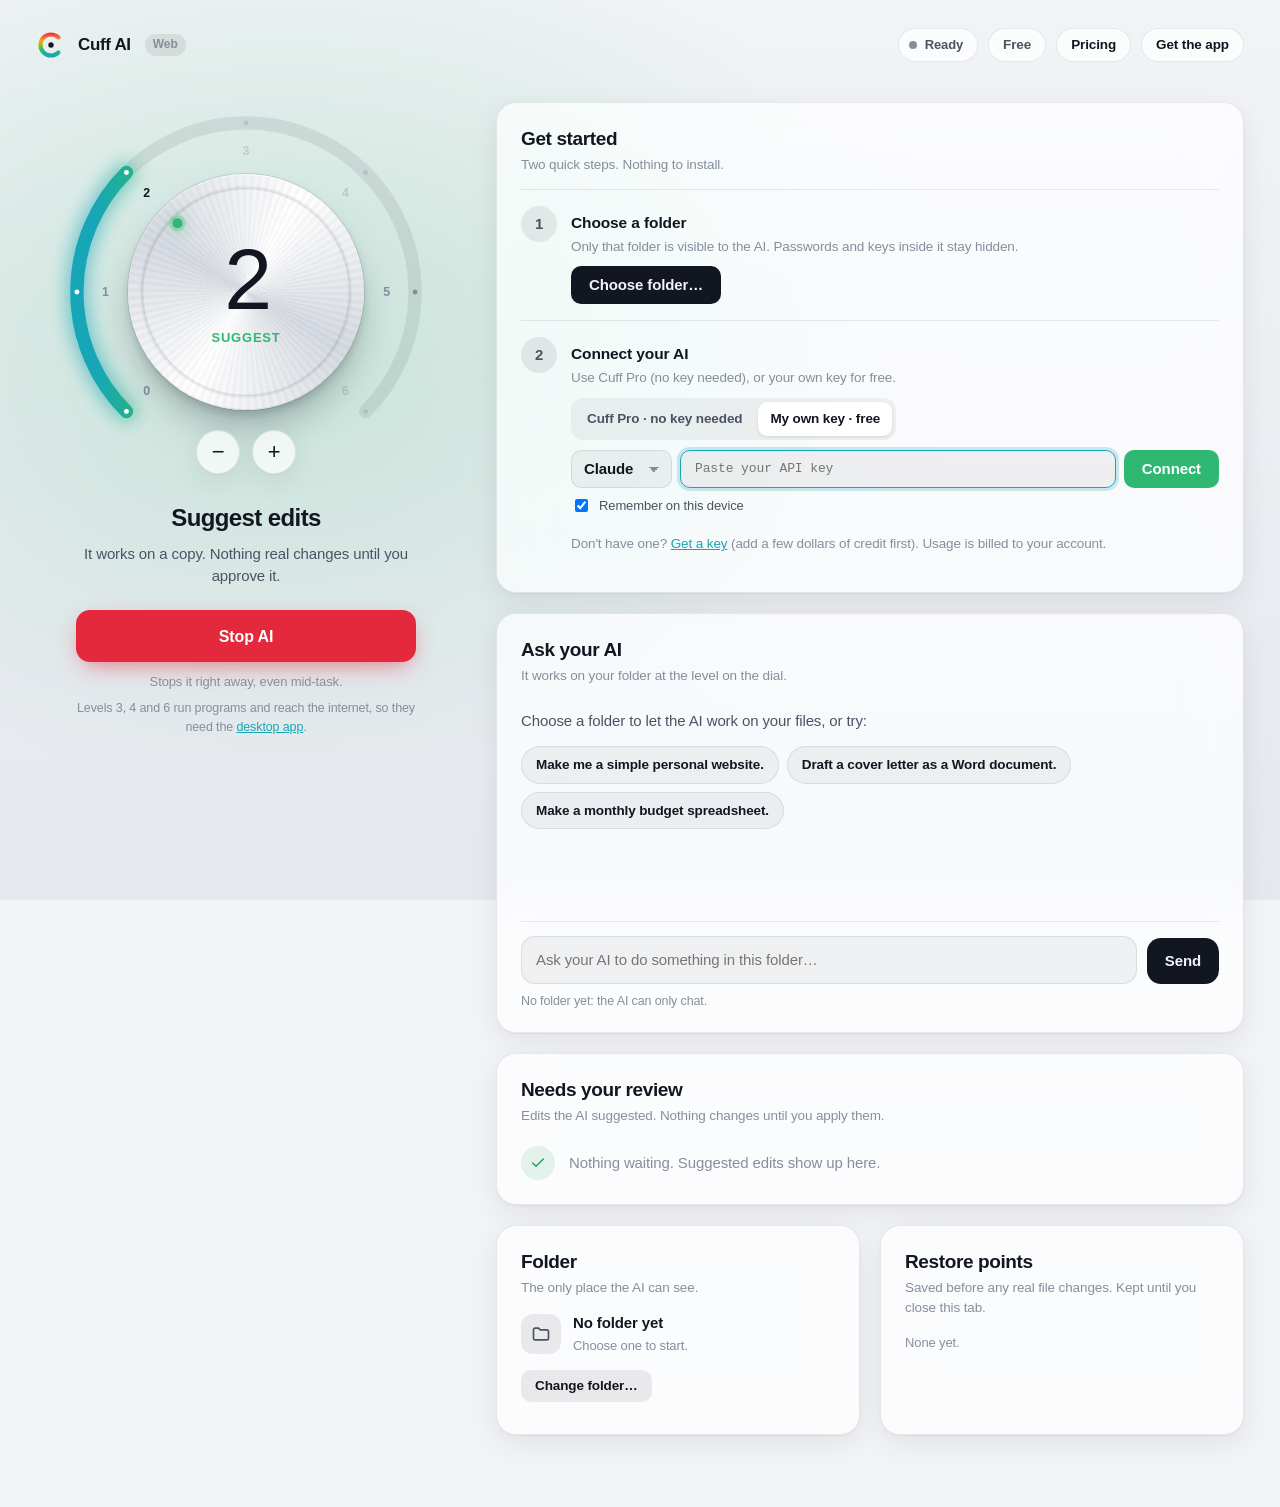
==== commit 0e37bb6a: "Publish website from cuff@6bc1d47" ====
--- a/app/index.html
+++ b/app/index.html
@@ -327,6 +327,7 @@
 textarea,select{font:inherit;color:inherit;letter-spacing:inherit}
 .brand{white-space:nowrap}
 .getapp{white-space:nowrap}
+.brand .mark{width:30px;height:30px;flex:none;display:block;background:none;box-shadow:none;border-radius:0;color:var(--ink)}
 .getapp.plan{font-weight:700;color:var(--ink2)}
 .getapp.testpay{color:#8A5A00;background:#FFF3D6;border-color:#F2C14E;cursor:help}
 @media (prefers-color-scheme:dark){.getapp.testpay{color:#F7C66B;background:rgba(242,165,22,.14);border-color:rgba(242,165,22,.45)}}
@@ -446,7 +447,7 @@
 <div class="ambient" aria-hidden="true"></div>
 <div class="shell">
   <header class="topbar">
-    <a class="brand" href="../" style="text-decoration:none;color:inherit"><span class="mark" aria-hidden="true"></span>Cuff AI<span class="webtag">Web</span></a>
+    <a class="brand" href="../" style="text-decoration:none;color:inherit"><svg class="mark" viewBox="0 0 200 200" aria-hidden="true"><defs><linearGradient id="cuffmark" gradientUnits="userSpaceOnUse" x1="100" y1="175" x2="100" y2="25"><stop offset="0" stop-color="#16A6B8"/><stop offset=".3" stop-color="#2EB872"/><stop offset=".5" stop-color="#9FBF1F"/><stop offset=".7" stop-color="#F2A516"/><stop offset=".85" stop-color="#FA6A2A"/><stop offset="1" stop-color="#F2364A"/></linearGradient></defs><path d="M149.5 149.5A70 70 0 1 1 149.5 50.5" fill="none" stroke="url(#cuffmark)" stroke-width="28" stroke-linecap="round"/><circle cx="100" cy="100" r="18" fill="currentColor"/></svg>Cuff AI<span class="webtag">Web</span></a>
     <div class="right">
       <div class="state" id="state"><span class="dot"></span><span id="statetext">Ready</span></div>
       <span class="getapp testpay" id="testchip" hidden title="Stripe is in test mode. No real payments are taken, and Pro bought here is only for testing.">Test payments</span>
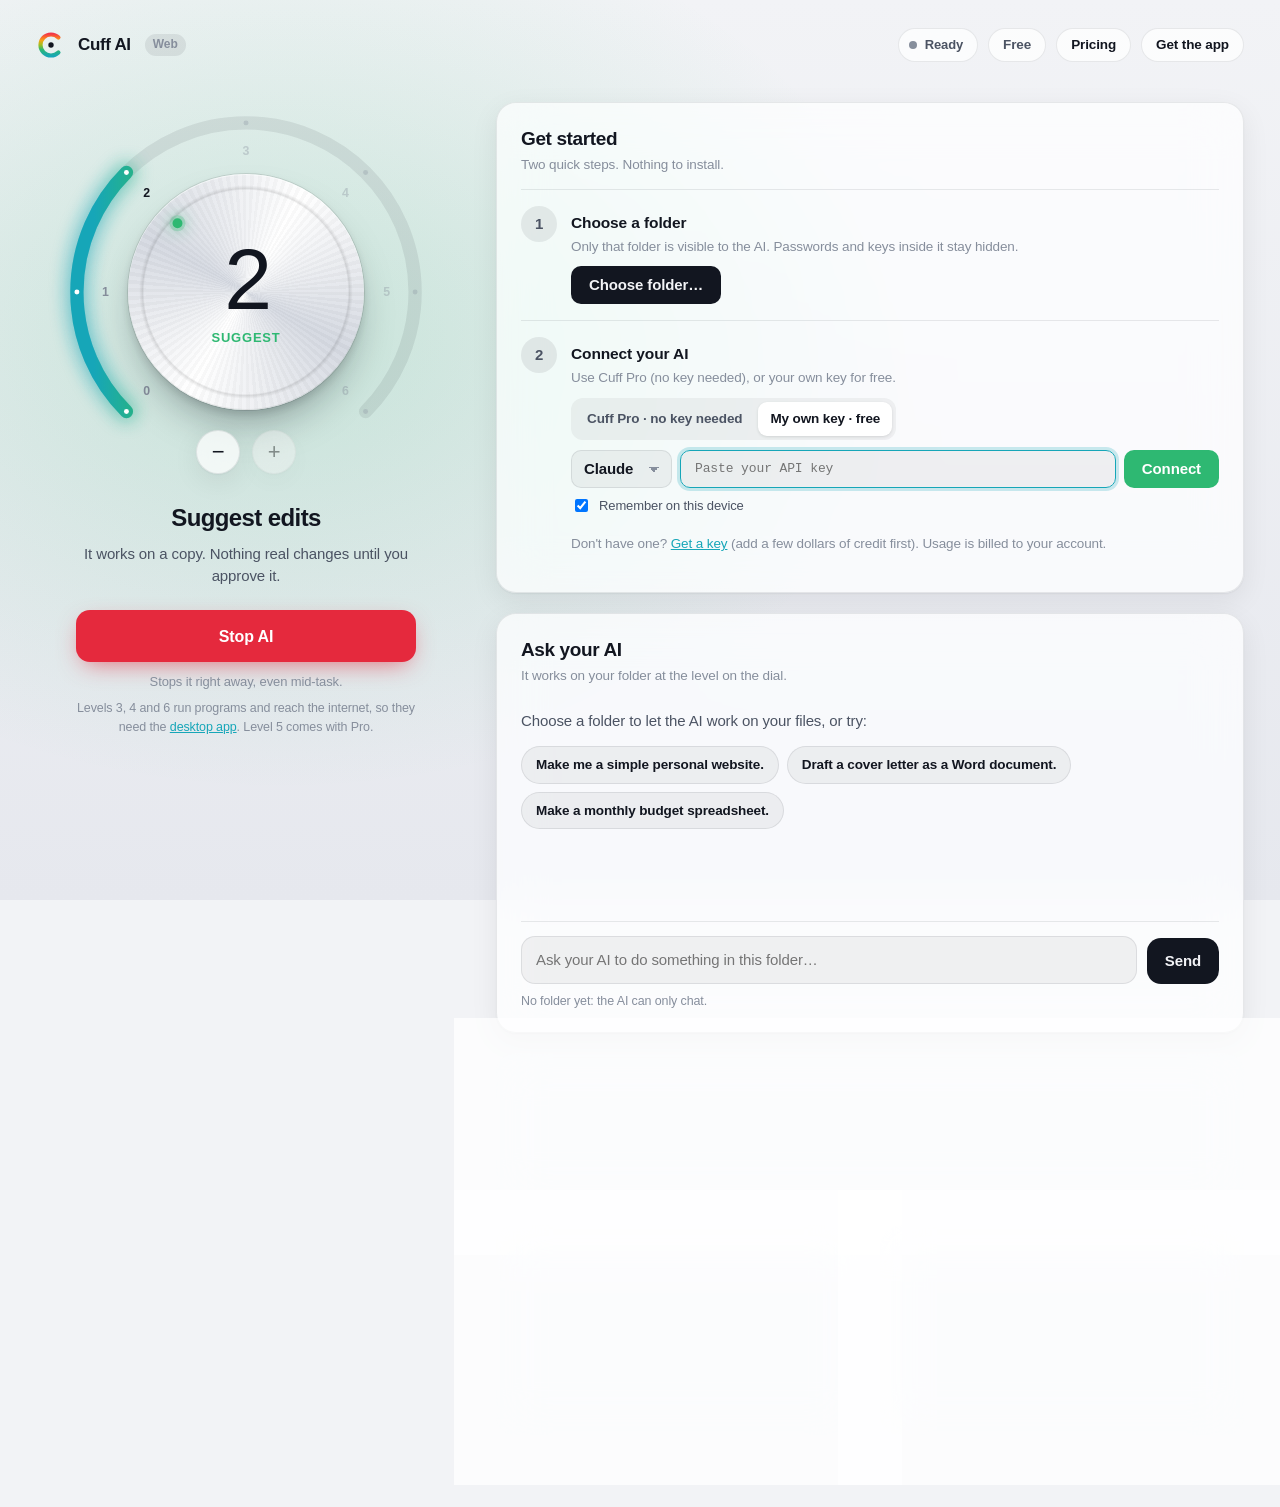
==== commit 0281710c: "Publish website from cuff@0dbddf3" ====
--- a/app/index.html
+++ b/app/index.html
@@ -337,6 +337,14 @@
 .topbar .right{display:flex;align-items:center;gap:10px;margin-left:auto}
 .getapp{height:34px;padding:0 14px;border-radius:999px;border:1px solid var(--hair);background:var(--surface);font-weight:600;font-size:13.5px;text-decoration:none;display:inline-flex;align-items:center;color:var(--ink)}
 .lbl.locked{opacity:.35;cursor:not-allowed}
+.locked:not(.lbl):not(.detent){opacity:.42;filter:grayscale(1);cursor:not-allowed}
+.lbl[data-locked]{opacity:.35;cursor:not-allowed}
+.locktip{position:fixed;z-index:1000;max-width:260px;padding:9px 12px 10px;border-radius:10px;background:#11151C;color:#F3F5F8;
+  box-shadow:0 10px 30px rgba(0,0,0,.28);pointer-events:none;font-size:12.5px;line-height:1.4}
+.locktip b{display:flex;align-items:center;gap:6px;font-size:13.5px;margin-bottom:2px}
+.locktip svg{color:#3DD68C;flex:none}
+.locktip span{color:#C4CAD4;display:block}
+@media (prefers-reduced-motion:no-preference){.locktip{animation:tipin .12s ease-out}@keyframes tipin{from{opacity:0;transform:translateY(3px)}}}
 .detent.locked{opacity:.3}
 .lockhint{color:var(--ink3);font-size:12.5px;text-align:center;margin:8px 0 0;max-width:340px}
 
@@ -474,7 +482,7 @@
     </div>
     <button class="stop" id="stop">Stop AI</button>
     <p class="hint">Stops it right away, even mid-task.</p>
-    <p class="lockhint">Levels 3, 4 and 6 run programs and reach the internet, so they need the <a href="../#download" style="color:var(--l1)">desktop app</a>.</p>
+    <p class="lockhint">Levels 3, 4 and 6 run programs and reach the internet, so they need the <a href="../#download" style="color:var(--l1)">desktop app</a>. Level 5 comes with Pro.</p>
   </aside>
 
   <main>
@@ -640,6 +648,7 @@
   $("down").disabled = level === 0; $("up").disabled = level === 5;
   const d = $("dial"); d.setAttribute("aria-valuenow", level); d.setAttribute("aria-valuetext", `${level}, ${TITLES[level]}`);
   chatHint();
+  applyLocks();
 }
 function nearestAllowed(n, dir) {
   if (ALLOWED.includes(n)) return n;
@@ -649,6 +658,7 @@
 }
 function requestLevel(n, dir = 0) {
   n = Math.max(0, Math.min(6, n));
+  if (n === 5 && !isPro()) { drawDial(); toast("Letting the AI change your files directly comes with Pro. Below 5 it suggests edits for you to review."); return; }
   if (!ALLOWED.includes(n)) {
     if (!dir) { toast(`Level ${n} needs the desktop app. It runs programs and reaches the internet.`); drawDial(); return; }
     n = nearestAllowed(n, dir);
@@ -1221,7 +1231,56 @@
   const pro = ME?.plan === "pro", c = $("planchip");
   c.textContent = pro ? "Pro" : "Free"; c.classList.toggle("pro", pro);
   c.title = pro ? "Cuff Pro: see plans" : "Free plan: see plans and pricing";
-}
+  if (!pro && level === 5 && (!TOKEN || ME)) { level = 2; store.set("cuffweb.level", "2"); drawDial(); }   // not (or no longer) Pro: back to suggesting
+  applyLocks();
+}
+
+/* ---------- Pro features: grayed out on Free, a tip under the cursor, a click starts the upgrade ---------- */
+const isPro = () => ME?.plan === "pro";
+const WHY5 = "Letting the AI change your files directly (level 5) comes with Pro.";
+const LOCKS = [
+  ['.lbl[data-i="5"], .detent[data-i="5"]', WHY5],
+  ["#up", WHY5, () => level === 2],
+  ["#download", "Downloading your folder with the AI's changes comes with Pro."],
+];
+function applyLocks() {
+  const free = !isPro();
+  for (const [sel, why, when] of LOCKS) document.querySelectorAll(sel).forEach(el => {
+    const lock = free && (!when || when());
+    if (lock === el.hasAttribute("data-locked")) return;
+    if (lock) { el.dataset.locked = why; el.setAttribute("aria-disabled", "true"); el.classList.add("locked"); }
+    else { delete el.dataset.locked; el.removeAttribute("aria-disabled"); el.classList.remove("locked"); }
+  });
+}
+function goPro() {
+  if (TOKEN && ME) return upgrade();
+  INTENT = "pro"; store.set("cuffweb.intent", "pro"); followIntent();
+}
+const tip = document.createElement("div");
+tip.className = "locktip"; tip.id = "locktip"; tip.setAttribute("role", "tooltip"); tip.hidden = true;
+document.body.appendChild(tip);
+const LOCK_ICON = '<svg width="14" height="14" viewBox="0 0 24 24" fill="none" stroke="currentColor" stroke-width="2.2" stroke-linecap="round" aria-hidden="true"><rect x="5" y="11" width="14" height="10" rx="2"/><path d="M8 11V8a4 4 0 0 1 8 0v3"/></svg>';
+function showTip(el, x, y) {
+  tip.innerHTML = `<b>${LOCK_ICON}Upgrade to unlock</b><span>${esc(el.dataset.locked)}</span>`;
+  tip.hidden = false; moveTip(x, y);
+}
+function moveTip(x, y) {
+  const w = tip.offsetWidth, h = tip.offsetHeight;
+  tip.style.left = Math.max(8, Math.min(innerWidth - w - 8, x + 14)) + "px";
+  tip.style.top = (y + 20 + h > innerHeight - 8 ? y - h - 12 : y + 20) + "px";
+}
+const hideTip = () => { tip.hidden = true; };
+const lockedAt = t => t?.closest?.("[data-locked]");
+document.addEventListener("pointerover", e => { const el = lockedAt(e.target); if (el && !el.contains(e.relatedTarget)) showTip(el, e.clientX, e.clientY); });
+document.addEventListener("pointermove", e => { if (!tip.hidden && lockedAt(e.target)) moveTip(e.clientX, e.clientY); });
+document.addEventListener("pointerout", e => { const el = lockedAt(e.target); if (el && !el.contains(e.relatedTarget)) hideTip(); });
+document.addEventListener("focusin", e => { const el = lockedAt(e.target); if (el) { const r = el.getBoundingClientRect(); showTip(el, r.left, r.bottom - 6); } });
+document.addEventListener("focusout", e => { if (lockedAt(e.target)) hideTip(); });
+addEventListener("scroll", hideTip, true);
+document.addEventListener("click", e => {
+  if (!lockedAt(e.target)) return;
+  e.preventDefault(); e.stopImmediatePropagation(); hideTip(); goPro();
+}, true);
 $("changekey").onclick = async () => {
   if (MODE === "cuff") { try { await cuff({op: "sign_out"}); } catch (e) {} signOutLocal(); setTab("cuff"); }
   else { store.set("cuffweb.key." + prov(), null); $("key").value = ""; CONNECTED = false; renderAIBar(); resetStep2(); setTab("key"); }
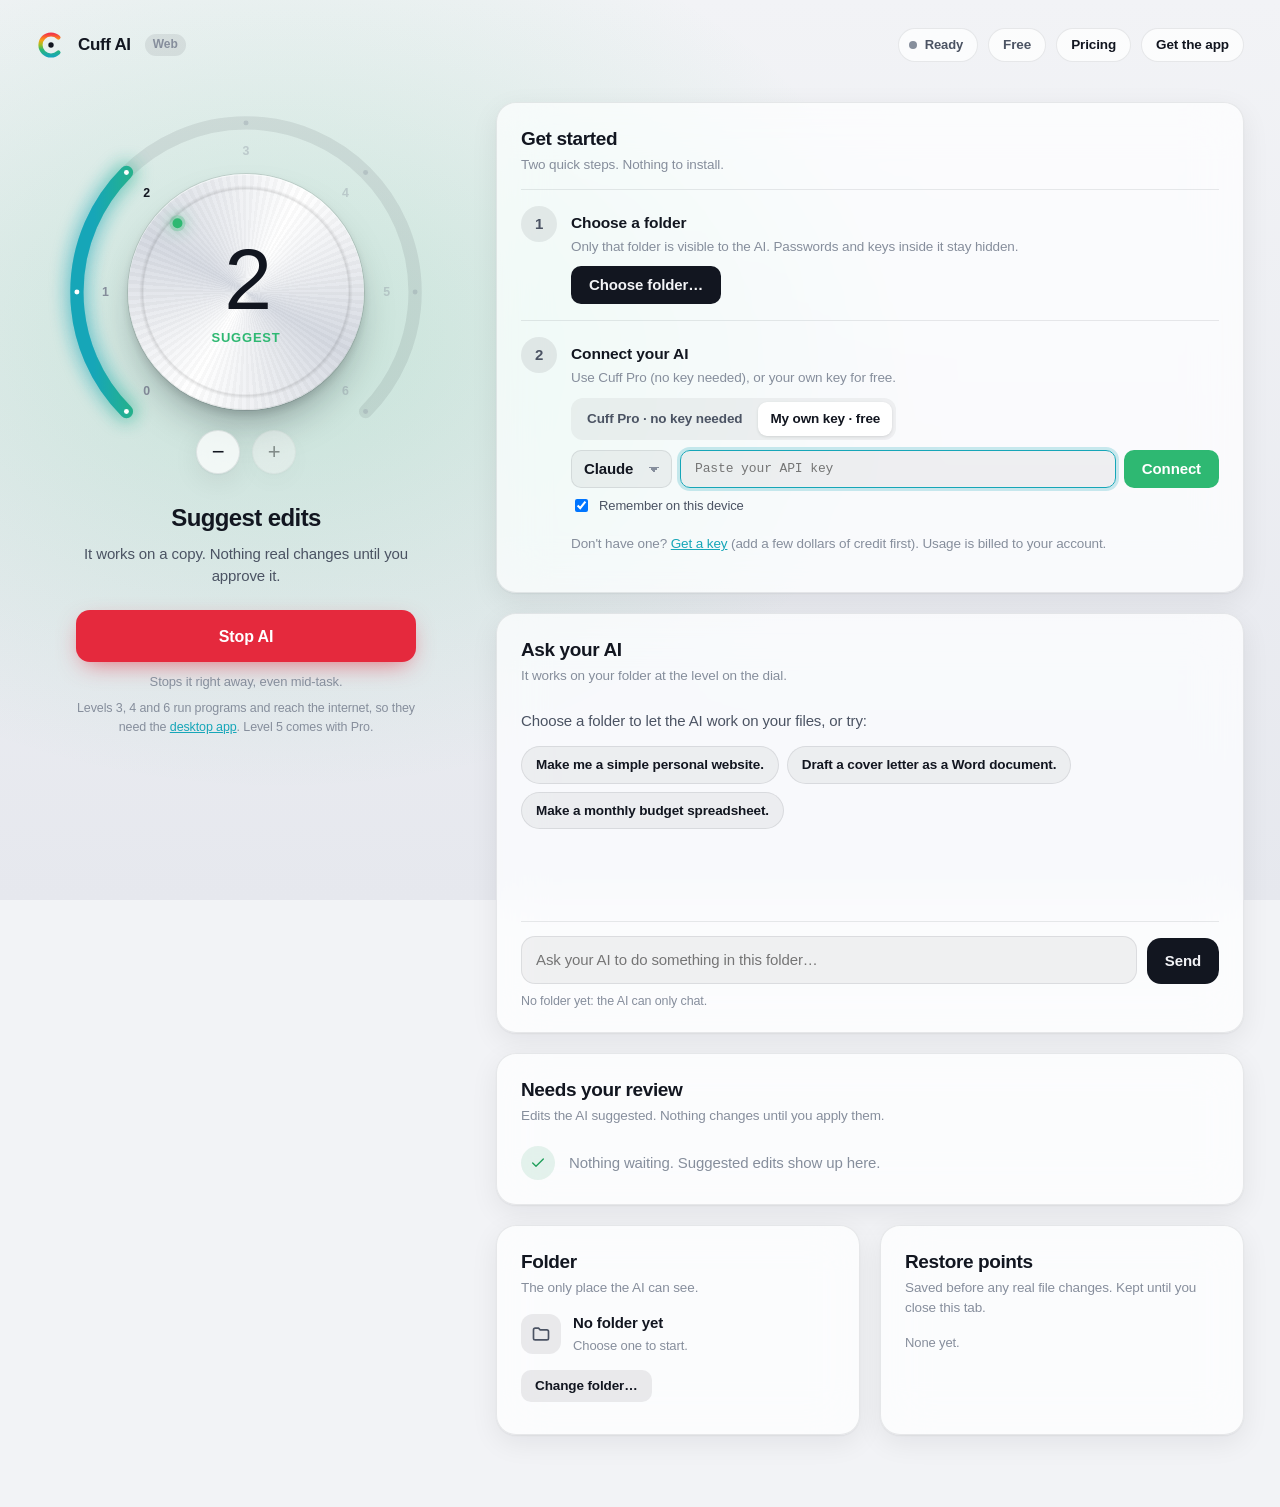
==== commit 08c5e787: "Pro now includes $8 of AI; Team starts with 7 days free Matches the deployed cuff-api, cuff-stripe-w" ====
--- a/app/index.html
+++ b/app/index.html
@@ -502,7 +502,7 @@
             <div id="paneCuff">
               <div id="cuffform">
                 <div class="procta"><button class="btn go" id="opensignin">Sign in with email</button><span class="small" style="margin:0">No password. We email you a code.</span></div>
-                <p class="small" id="plantext">Cuff Pro: $12/month, with $6 of AI each month on every Claude model. No key needed. Using your own key is free.</p>
+                <p class="small" id="plantext">Cuff Pro: $12/month, with $8 of AI each month on every Claude model. No key needed. Using your own key is free.</p>
               </div>
               <p class="small" id="cuffoff" hidden>Cuff Pro is coming very soon. For now, use your own key (free).</p>
             </div>
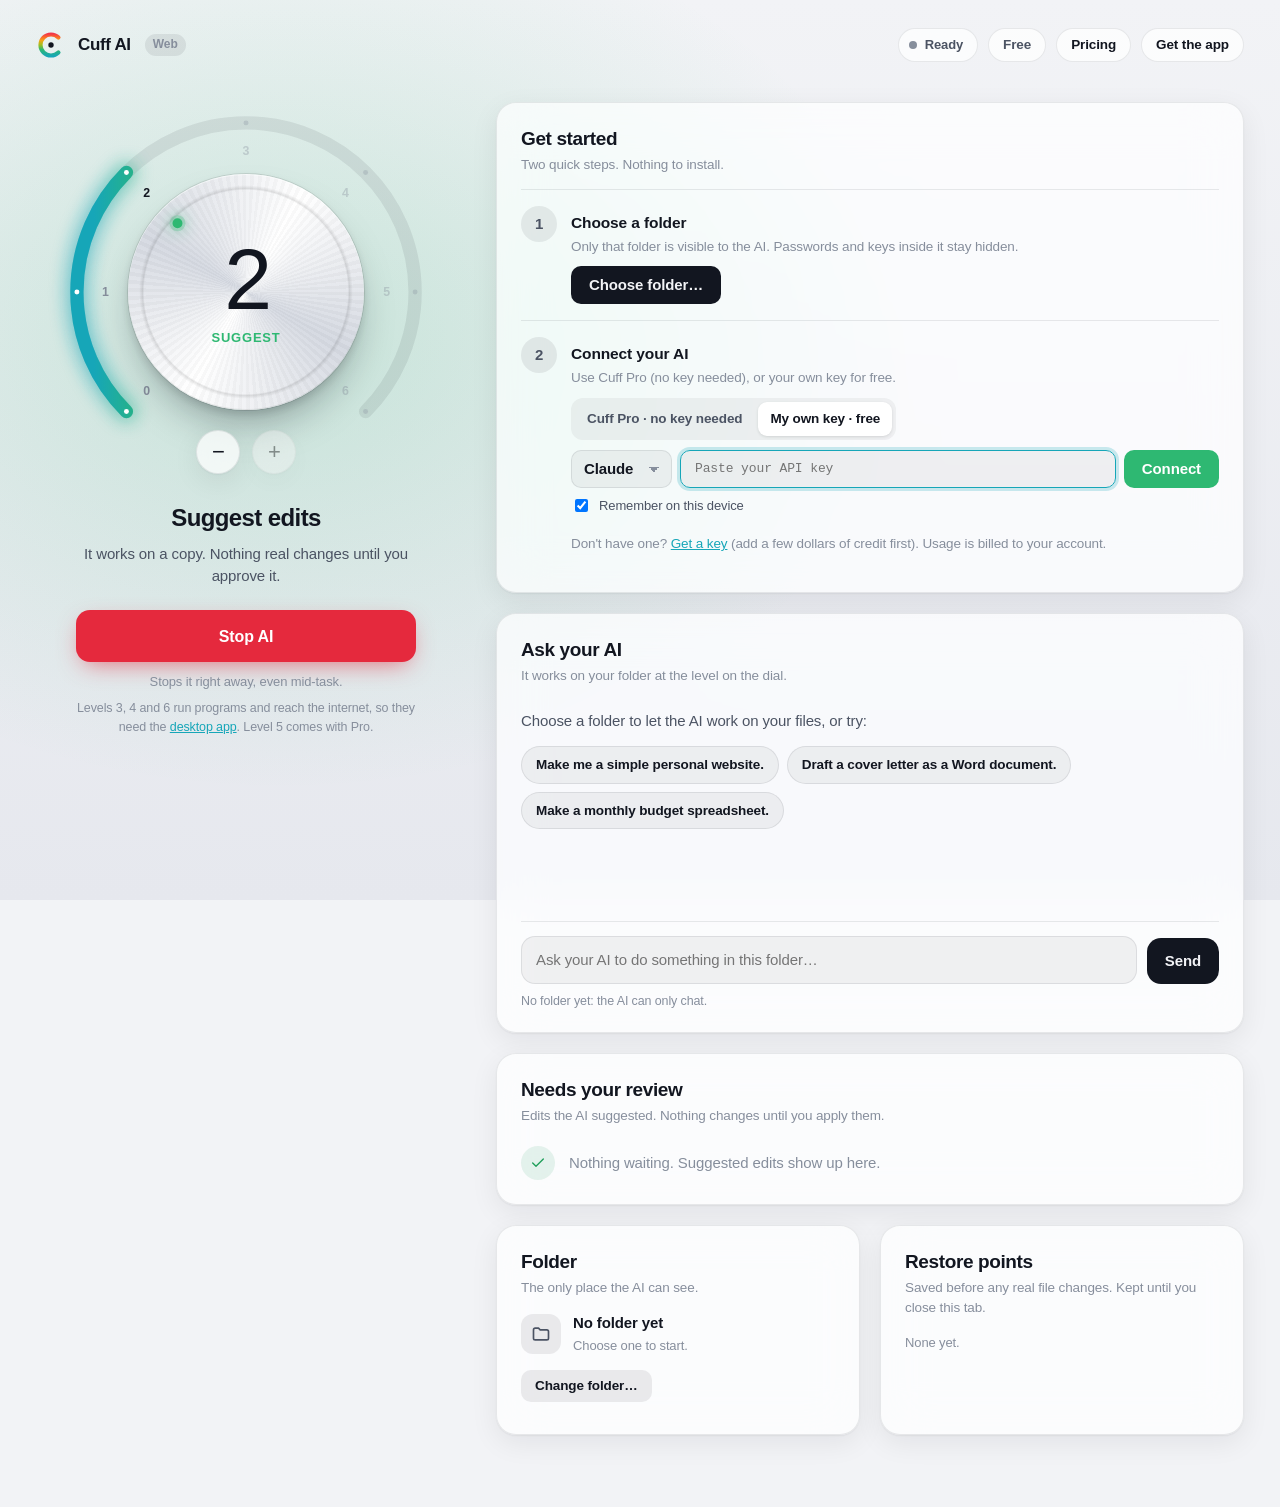
==== commit 9f49776a: "Pro back to $6 of AI a month (matches cuff-api and cuff-stripe-webhook) Co-Authored-By: Claude Opus " ====
--- a/app/index.html
+++ b/app/index.html
@@ -502,7 +502,7 @@
             <div id="paneCuff">
               <div id="cuffform">
                 <div class="procta"><button class="btn go" id="opensignin">Sign in with email</button><span class="small" style="margin:0">No password. We email you a code.</span></div>
-                <p class="small" id="plantext">Cuff Pro: $12/month, with $8 of AI each month on every Claude model. No key needed. Using your own key is free.</p>
+                <p class="small" id="plantext">Cuff Pro: $12/month, with $6 of AI each month on every Claude model. No key needed. Using your own key is free.</p>
               </div>
               <p class="small" id="cuffoff" hidden>Cuff Pro is coming very soon. For now, use your own key (free).</p>
             </div>
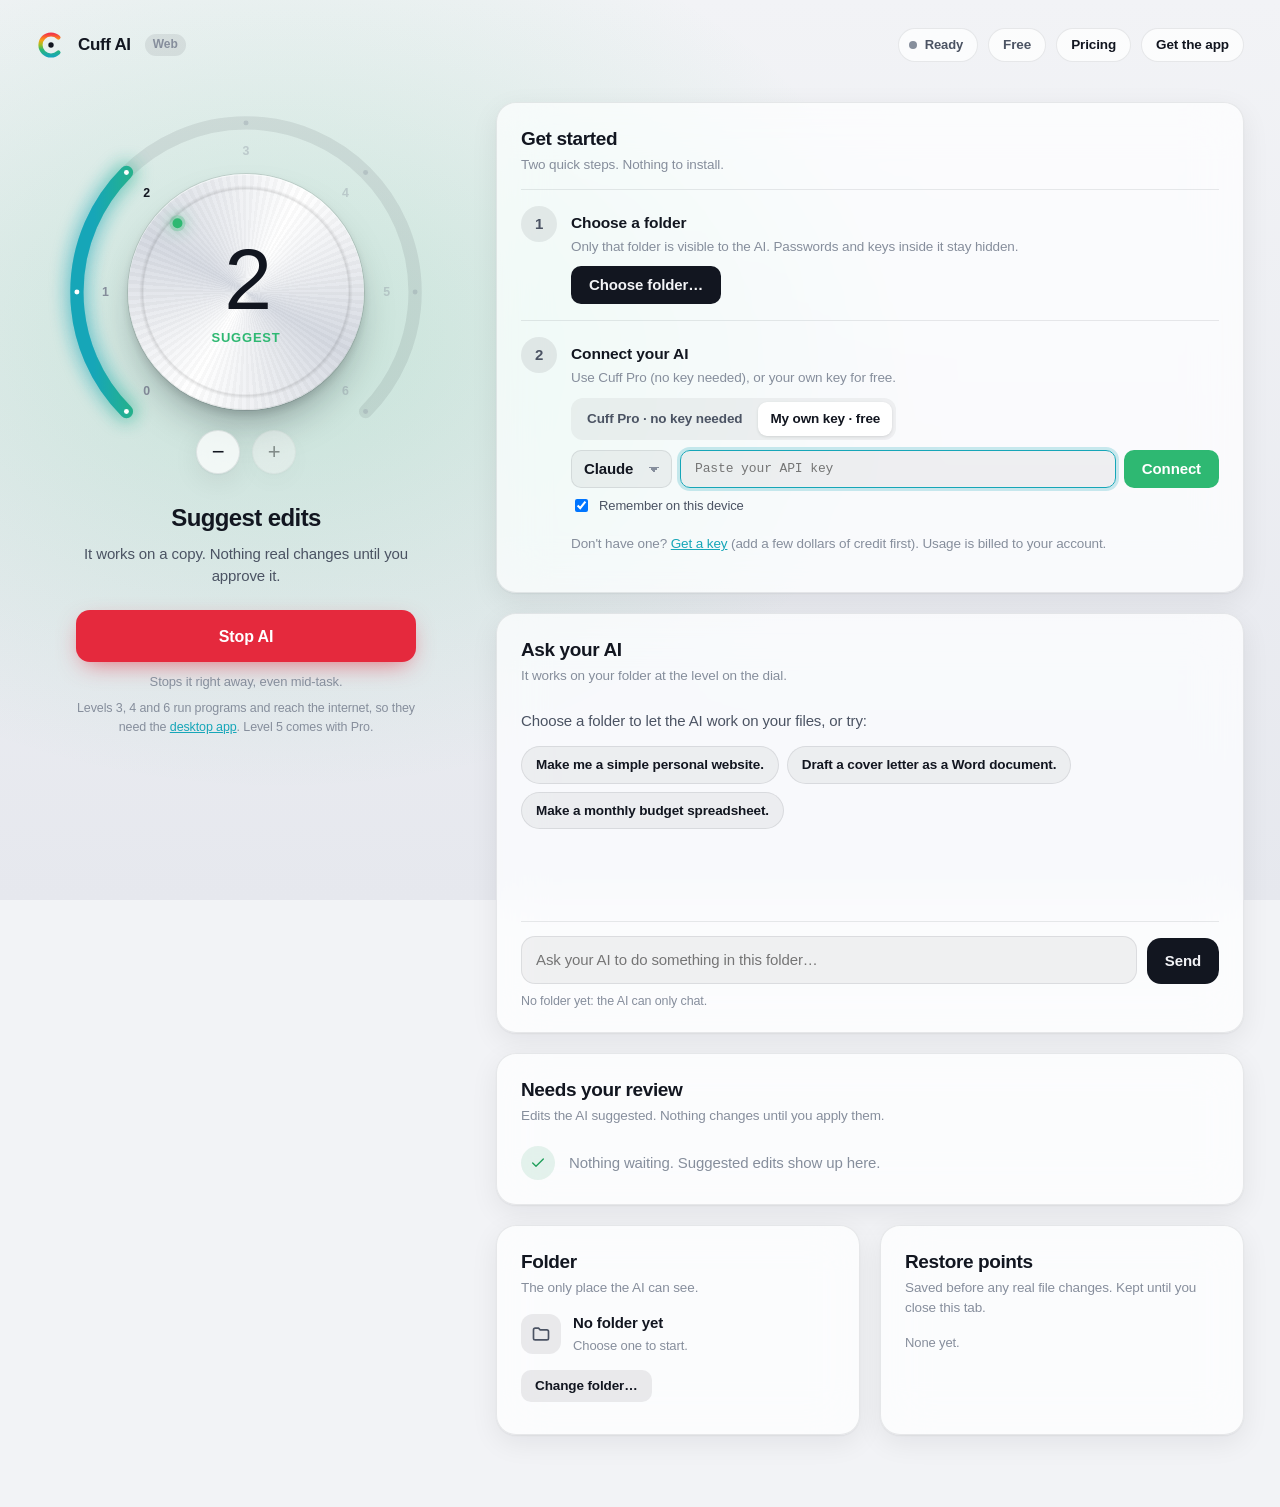
==== commit 1d5390ec: "Legal tidy-up: self-host console fonts, show renewal terms before every subscribe - Console loads IB" ====
--- a/app/index.html
+++ b/app/index.html
@@ -502,7 +502,7 @@
             <div id="paneCuff">
               <div id="cuffform">
                 <div class="procta"><button class="btn go" id="opensignin">Sign in with email</button><span class="small" style="margin:0">No password. We email you a code.</span></div>
-                <p class="small" id="plantext">Cuff Pro: $12/month, with $6 of AI each month on every Claude model. No key needed. Using your own key is free.</p>
+                <p class="small" id="plantext">Cuff Pro: $15/month, with $6 of AI each month on every Claude model. No key needed. Using your own key is free.</p>
               </div>
               <p class="small" id="cuffoff" hidden>Cuff Pro is coming very soon. For now, use your own key (free).</p>
             </div>
@@ -560,6 +560,12 @@
   <h2>Let it change your files?</h2>
   <p>The AI will edit your folder directly, without asking first. A restore point is saved before every change, so you can undo.</p>
   <div class="actions"><button class="btn" id="c5no">Cancel</button><button class="btn danger" id="c5yes">Allow changes</button></div>
+</dialog>
+<dialog id="subterms" aria-labelledby="stt">
+  <h2 id="stt">Subscribe to Cuff Pro</h2>
+  <p><b><span id="stprice">$15</span> a month, renewing automatically every month until you cancel.</b></p>
+  <p>Cancel any time from Manage plan here. Cancelling stops the next renewal, and you keep Pro until the end of the month you've paid for. Payment is handled by Stripe.</p>
+  <div class="actions"><button class="btn" id="stno">Not now</button><button class="btn go" id="styes">Continue to checkout</button></div>
 </dialog>
 <dialog id="signin" aria-labelledby="sititle">
   <button class="x" id="siclose" aria-label="Close">×</button>
@@ -581,7 +587,7 @@
     <button class="btn go wide" id="verify" type="submit">Sign in</button>
     <div class="alt"><button class="linkbtn" type="button" id="otheremail">Change email</button><button class="linkbtn" type="button" id="resend">Send a new code</button></div>
   </form>
-  <p class="fine" id="sifine">Free to sign in. Pro is $12 a month and only starts if you choose it.</p>
+  <p class="fine" id="sifine">Free to sign in. Pro is $15 a month and only starts if you choose it.</p>
 </dialog>
 <div class="toast" id="toast" role="status" aria-live="polite"></div>
 
@@ -1204,10 +1210,24 @@
     $("planbtn").hidden = true; $("changekey").textContent = "Change";
   }
 }
-$("planbtn").onclick = () => busyBtn($("planbtn"), "Opening", async () => {
-  try { const r = await cuff({op: ME?.plan === "pro" ? "portal" : "checkout"}); location.href = r.url; }
-  catch (e) { toast(e.message, true); }
-});
+// renewal terms shown before anyone is sent to checkout
+function subTerms() {
+  return new Promise((done) => {
+    const dl = $("subterms"), price = STATUS?.plans?.pro_price;
+    if (price) $("stprice").textContent = "$" + price;
+    $("styes").onclick = () => { dl.close(); done(true); };
+    $("stno").onclick = () => { dl.close(); done(false); };
+    dl.oncancel = () => done(false);
+    dl.showModal();
+  });
+}
+$("planbtn").onclick = async () => {
+  if (ME?.plan !== "pro" && !(await subTerms())) return;
+  busyBtn($("planbtn"), "Opening", async () => {
+    try { const r = await cuff({op: ME?.plan === "pro" ? "portal" : "checkout"}); location.href = r.url; }
+    catch (e) { toast(e.message, true); }
+  });
+};
 async function upgrade() { $("planbtn").click(); }
 
 // came from the pricing page (?plan=pro) or the desktop app (?manage=1): sign in, then straight to Stripe;
@@ -1222,6 +1242,7 @@
   }
   const want = INTENT; INTENT = null; store.set("cuffweb.intent", null);
   if (want === "pro" && ME.plan === "pro") { toast("You're already on Cuff Pro."); return true; }
+  if (want === "pro" && !(await subTerms())) return true;
   toast(want === "pro" ? "Opening secure checkout…" : "Opening your billing page…");
   try { const r = await cuff({op: ME.plan === "pro" ? "portal" : "checkout"}); location.href = r.url; return true; }
   catch (e) { toast(e.message, true); return false; }
